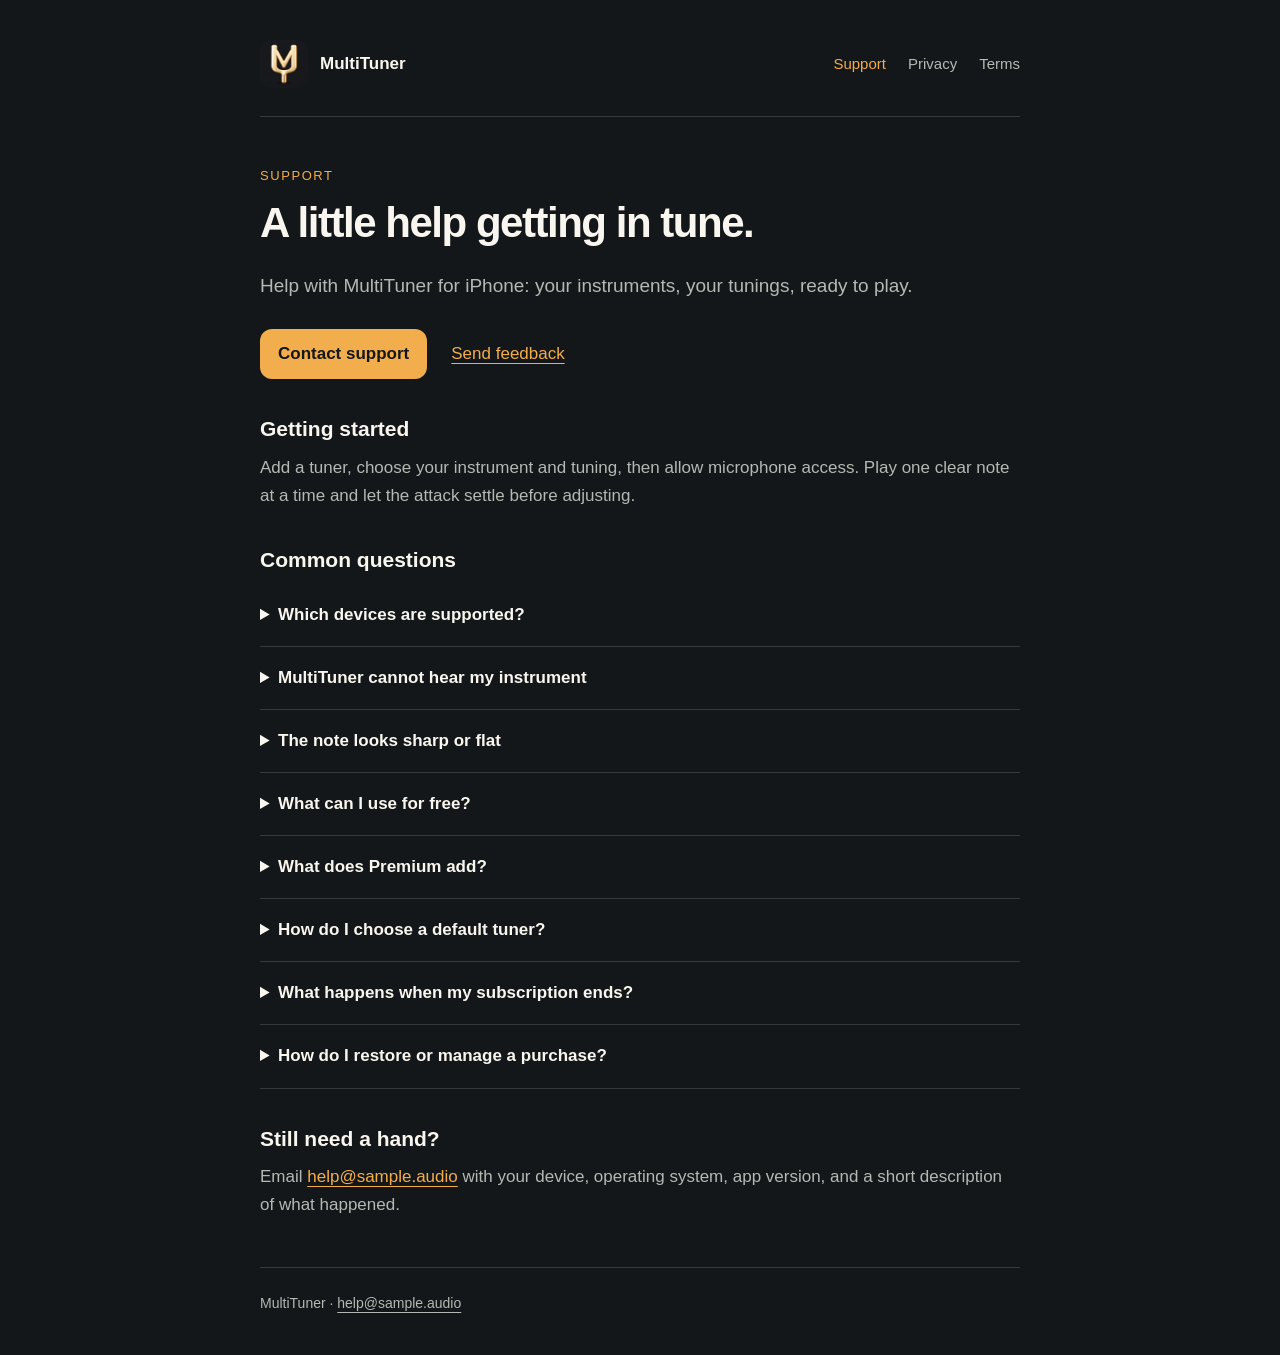
==== index.html @ 2e5a0ce4 "Publish product-only support and privacy pages" ====
<!doctype html>
<html lang="en"><head>
<meta charset="utf-8"><meta name="viewport" content="width=device-width,initial-scale=1">
<meta name="referrer" content="no-referrer">
<meta name="theme-color" content="#141719">
<meta http-equiv="Content-Security-Policy" content="default-src 'none'; img-src 'self'; style-src 'self'; base-uri 'none'; form-action 'none'">
<title>MultiTuner — Support</title><meta name="description" content="A little help getting in tune.">
<link rel="canonical" href="https://jentler.github.io/MultiTuner-support/">
<link rel="icon" href="assets/app-icon.png"><link rel="stylesheet" href="styles.css">
</head><body>
<a class="skip" href="#main">Skip to content</a>
<header class="wrap"><a class="brand" href="index.html"><img src="assets/app-icon.png" width="48" height="48" alt=""><span>MultiTuner</span></a><nav aria-label="Main navigation"><a href="index.html" aria-current="page">Support</a><a href="privacy.html">Privacy</a><a href="terms.html">Terms</a></nav></header>
<main id="main" class="wrap"><p class="eyebrow">Support</p><h1>A little help getting in tune.</h1>
<p class="intro">Help with MultiTuner for iPhone: your instruments, your tunings, ready to play.</p>
<div class="contact"><a class="button" href="mailto:help@sample.audio?subject=MultiTuner%20Support">Contact support</a><a href="mailto:help@sample.audio?subject=MultiTuner%20Feedback">Send feedback</a></div>
<section><h2>Getting started</h2><p>Add a tuner, choose your instrument and tuning, then allow microphone access. Play one clear note at a time and let the attack settle before adjusting.</p></section>
<section><h2>Common questions</h2>
<details><summary>Which devices are supported?</summary><p>This release is for iPhone with iOS 17 or later.</p></details>
<details><summary>MultiTuner cannot hear my instrument</summary><p>Check microphone access in your device’s Privacy &amp; Security settings. Move closer to the microphone, mute other strings, and reduce background noise. If you changed an audio device, close and reopen the tuner.</p></details>
<details><summary>The note looks sharp or flat</summary><p>Check the target tuning and reference pitch in the tuner’s settings. Play a steady note and allow its attack to settle. Chromatic mode compares notes against equal temperament; it is not a piano stretch-tuning system.</p></details>
<details><summary>What can I use for free?</summary><p>Save two tuners with all built-in presets, Classic Needle and Precision Meter, reference-pitch adjustment, and the reference test tone. No trial or purchase is required.</p></details>
<details><summary>What does Premium add?</summary><p>Premium includes unlimited saved tuners, custom tunings with 1–12 strings, and transposition of custom tunings. Available plans and local prices appear in the app before purchase.</p></details>
<details><summary>How do I choose a default tuner?</summary><p>Use Set as Default from a saved tuner’s menu, or the default control while creating or editing a tuner. Either of your two available free tuners can be the default.</p></details>
<details><summary>What happens when my subscription ends?</summary><p>Canceling renewal keeps Premium active through the paid period. When access expires, every saved tuner is preserved and the first two remain available. An available default stays your default; otherwise MultiTuner opens the first available tuner. Additional saved tuners become available again when Premium returns.</p></details>
<details><summary>How do I restore or manage a purchase?</summary><p>Use Restore Purchases in the Premium screen with the Apple Account used for the purchase. Manage or cancel a subscription in your Apple Account settings. Deleting the app does not cancel a subscription.</p><p><a href="https://support.apple.com/en-us/118428">Apple’s subscription instructions</a></p></details>
</section>
<section><h2>Still need a hand?</h2><p>Email <a href="mailto:help@sample.audio?subject=MultiTuner%20Support">help@sample.audio</a> with your device, operating system, app version, and a short description of what happened.</p></section>
</main>
<footer class="wrap"><p>MultiTuner · <a href="mailto:help@sample.audio?subject=MultiTuner%20Support">help@sample.audio</a></p></footer>
</body></html>
---- styles.css ----
:root{color-scheme:dark;--background:#141719;--surface:#1f2124;--text:#f9f6ef;--secondary:#b5b8b3;--gold:#f2ad4c;--line:#373a3d}
*{box-sizing:border-box}body{margin:0;background:var(--background);color:var(--text);font:17px/1.65 -apple-system,BlinkMacSystemFont,"Segoe UI",sans-serif;-webkit-font-smoothing:antialiased}
.wrap{width:min(100% - 48px,760px);margin-inline:auto}a{color:var(--gold);text-underline-offset:4px}a:hover{text-decoration-thickness:2px}a:focus-visible,summary:focus-visible{outline:2px solid var(--gold);outline-offset:6px;border-radius:4px}
.skip{position:absolute;left:24px;top:-100px;background:var(--surface);padding:8px 16px}.skip:focus{top:12px}header{padding-block:40px 28px;border-bottom:1px solid var(--line);display:flex;align-items:center;justify-content:space-between;gap:24px}.brand{display:flex;align-items:center;gap:12px;color:var(--text);font-weight:650;text-decoration:none}.brand img{width:48px;height:48px;border-radius:11px}nav{display:flex;gap:22px;font-size:15px}nav a{color:var(--secondary);text-decoration:none}nav a[aria-current]{color:var(--gold)}
main{padding-block:48px 32px}.eyebrow{font-size:13px;letter-spacing:.12em;text-transform:uppercase;color:var(--gold);margin:0 0 12px}h1{font-size:clamp(30px,5vw,42px);line-height:1.18;letter-spacing:-.035em;font-weight:680;margin:0 0 22px;text-wrap:balance}h2{font-size:21px;line-height:1.35;margin:0 0 10px;font-weight:650}p{margin:0 0 16px;color:var(--secondary)}section{margin-top:36px}.intro{font-size:19px}.contact{display:flex;align-items:center;gap:24px;flex-wrap:wrap;margin-top:28px}.button{background:var(--gold);color:var(--background);border-radius:12px;padding:11px 18px;text-decoration:none;font-weight:650}.notice{border-left:2px solid var(--gold);padding:8px 0 8px 16px;font-size:14px}details{border-bottom:1px solid var(--line);padding:17px 0}summary{cursor:pointer;color:var(--text);font-weight:550}details p{margin:14px 0 0}footer{border-top:1px solid var(--line);padding-block:24px 40px;color:var(--secondary);font-size:14px}footer p{margin:0}footer a{color:var(--secondary)}
@media(max-width:480px){.wrap{width:calc(100% - 40px)}header{align-items:flex-start;flex-direction:column;gap:20px;padding-top:28px}main{padding-top:36px}nav{gap:24px}.contact{gap:18px}}
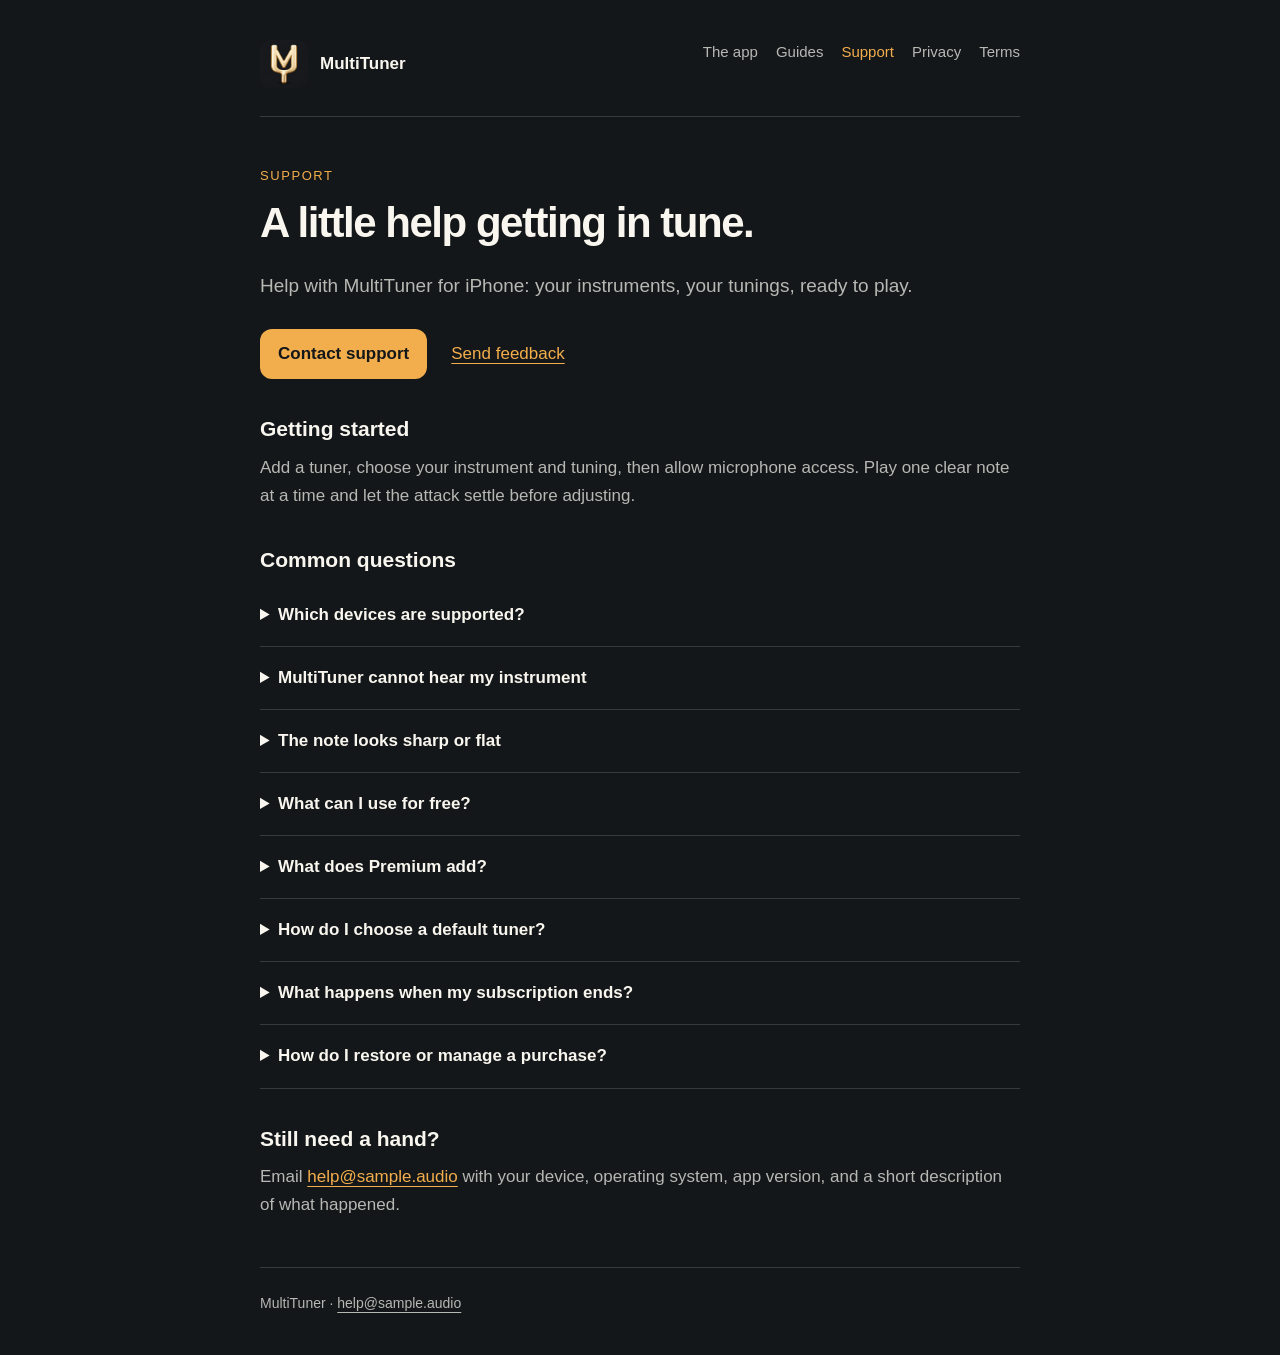
==== commit 2284c56d: "Add tuning guides and MultiTuner product page" ====
--- a/index.html
+++ b/index.html
@@ -2,14 +2,18 @@
 <html lang="en"><head>
 <meta charset="utf-8"><meta name="viewport" content="width=device-width,initial-scale=1">
 <meta name="referrer" content="no-referrer">
+<meta name="google-site-verification" content="_KL_YaQNrZ4E34Jqf5_qGuJ1gCDWJ1zKlB8tJ3Nf5Hc">
 <meta name="theme-color" content="#141719">
 <meta http-equiv="Content-Security-Policy" content="default-src 'none'; img-src 'self'; style-src 'self'; base-uri 'none'; form-action 'none'">
 <title>MultiTuner — Support</title><meta name="description" content="A little help getting in tune.">
 <link rel="canonical" href="https://jentler.github.io/MultiTuner-support/">
+<meta property="og:type" content="website"><meta property="og:site_name" content="MultiTuner">
+<meta property="og:title" content="MultiTuner — Support"><meta property="og:description" content="A little help getting in tune.">
+<meta property="og:url" content="https://jentler.github.io/MultiTuner-support/"><meta property="og:image" content="https://jentler.github.io/MultiTuner-support/assets/app-icon.png">
 <link rel="icon" href="assets/app-icon.png"><link rel="stylesheet" href="styles.css">
 </head><body>
 <a class="skip" href="#main">Skip to content</a>
-<header class="wrap"><a class="brand" href="index.html"><img src="assets/app-icon.png" width="48" height="48" alt=""><span>MultiTuner</span></a><nav aria-label="Main navigation"><a href="index.html" aria-current="page">Support</a><a href="privacy.html">Privacy</a><a href="terms.html">Terms</a></nav></header>
+<header class="wrap"><a class="brand" href="index.html"><img src="assets/app-icon.png" width="48" height="48" alt=""><span>MultiTuner</span></a><nav aria-label="Main navigation"><a href="app.html">The app</a><a href="guides.html">Guides</a><a href="index.html" aria-current="page">Support</a><a href="privacy.html">Privacy</a><a href="terms.html">Terms</a></nav></header>
 <main id="main" class="wrap"><p class="eyebrow">Support</p><h1>A little help getting in tune.</h1>
 <p class="intro">Help with MultiTuner for iPhone: your instruments, your tunings, ready to play.</p>
 <div class="contact"><a class="button" href="mailto:help@sample.audio?subject=MultiTuner%20Support">Contact support</a><a href="mailto:help@sample.audio?subject=MultiTuner%20Feedback">Send feedback</a></div>
--- a/styles.css
+++ b/styles.css
@@ -4,3 +4,10 @@
 .skip{position:absolute;left:24px;top:-100px;background:var(--surface);padding:8px 16px}.skip:focus{top:12px}header{padding-block:40px 28px;border-bottom:1px solid var(--line);display:flex;align-items:center;justify-content:space-between;gap:24px}.brand{display:flex;align-items:center;gap:12px;color:var(--text);font-weight:650;text-decoration:none}.brand img{width:48px;height:48px;border-radius:11px}nav{display:flex;gap:22px;font-size:15px}nav a{color:var(--secondary);text-decoration:none}nav a[aria-current]{color:var(--gold)}
 main{padding-block:48px 32px}.eyebrow{font-size:13px;letter-spacing:.12em;text-transform:uppercase;color:var(--gold);margin:0 0 12px}h1{font-size:clamp(30px,5vw,42px);line-height:1.18;letter-spacing:-.035em;font-weight:680;margin:0 0 22px;text-wrap:balance}h2{font-size:21px;line-height:1.35;margin:0 0 10px;font-weight:650}p{margin:0 0 16px;color:var(--secondary)}section{margin-top:36px}.intro{font-size:19px}.contact{display:flex;align-items:center;gap:24px;flex-wrap:wrap;margin-top:28px}.button{background:var(--gold);color:var(--background);border-radius:12px;padding:11px 18px;text-decoration:none;font-weight:650}.notice{border-left:2px solid var(--gold);padding:8px 0 8px 16px;font-size:14px}details{border-bottom:1px solid var(--line);padding:17px 0}summary{cursor:pointer;color:var(--text);font-weight:550}details p{margin:14px 0 0}footer{border-top:1px solid var(--line);padding-block:24px 40px;color:var(--secondary);font-size:14px}footer p{margin:0}footer a{color:var(--secondary)}
 @media(max-width:480px){.wrap{width:calc(100% - 40px)}header{align-items:flex-start;flex-direction:column;gap:20px;padding-top:28px}main{padding-top:36px}nav{gap:24px}.contact{gap:18px}}
+nav{flex-wrap:wrap;gap:12px 18px;justify-content:flex-end}header{align-items:flex-start}strong{color:var(--text)}
+li{color:var(--secondary);margin-bottom:12px}ol{padding-left:24px}li::marker{color:var(--gold);font-weight:600}
+.table-scroll{overflow-x:auto;margin:22px 0 16px}.table-scroll:focus-visible{outline:2px solid var(--gold);outline-offset:4px}table{width:100%;border-collapse:collapse;font-size:15px;font-variant-numeric:tabular-nums}caption{text-align:left;color:var(--secondary);font-size:13px;padding-bottom:12px}th,td{text-align:left;padding:12px 8px;border-bottom:1px solid var(--line);vertical-align:top}thead th{color:var(--gold);font-size:13px;font-weight:600}tbody th{font-weight:500;color:var(--text)}td{color:var(--secondary)}
+.small,.availability,figcaption{font-size:13px;color:var(--secondary)}.note-strip{font-size:clamp(18px,3.5vw,27px);font-weight:600;letter-spacing:.02em;color:var(--gold);padding:22px 0;border-block:1px solid var(--line)}
+.guide-cta{margin:36px 0;padding:26px;background:var(--surface);border:1px solid var(--line);border-radius:16px}.guide-cta h2{font-size:22px}.button{display:inline-block}.guide-list article{padding:28px 0;border-bottom:1px solid var(--line)}.guide-list h2{font-size:24px}.guide-list p:last-child{margin-bottom:0}.sources{border-top:1px solid var(--line);padding-top:24px}.sources h2{font-size:17px}.sources p{font-size:14px}.product-hero{display:grid;grid-template-columns:1fr 210px;gap:44px;align-items:center}.free-line{color:var(--text);font-weight:600}.availability{margin-top:16px}.app-preview{margin:0;text-align:center}.app-preview img{display:block;width:100%;height:auto;border:1px solid var(--line);border-radius:24px}.app-preview figcaption{padding-top:12px;font-size:11px}
+@media(max-width:600px){header{flex-direction:column;gap:20px}nav{justify-content:flex-start;gap:12px 20px}.product-hero{grid-template-columns:1fr;gap:26px}.app-preview{max-width:210px;justify-self:center}th,td{padding:10px 5px;font-size:14px}.guide-cta{padding:20px}.guide-list h2{font-size:21px}}
+@media print{body{background:white;color:#111}.wrap{width:100%;max-width:none}p,li,td,caption,.small{color:#333}h1,h2,strong,tbody th{color:#111}header,footer,.guide-cta{display:none}a{color:#111}.table-scroll{overflow:visible}section,table{break-inside:avoid}.app-preview{display:none}.product-hero{display:block}}
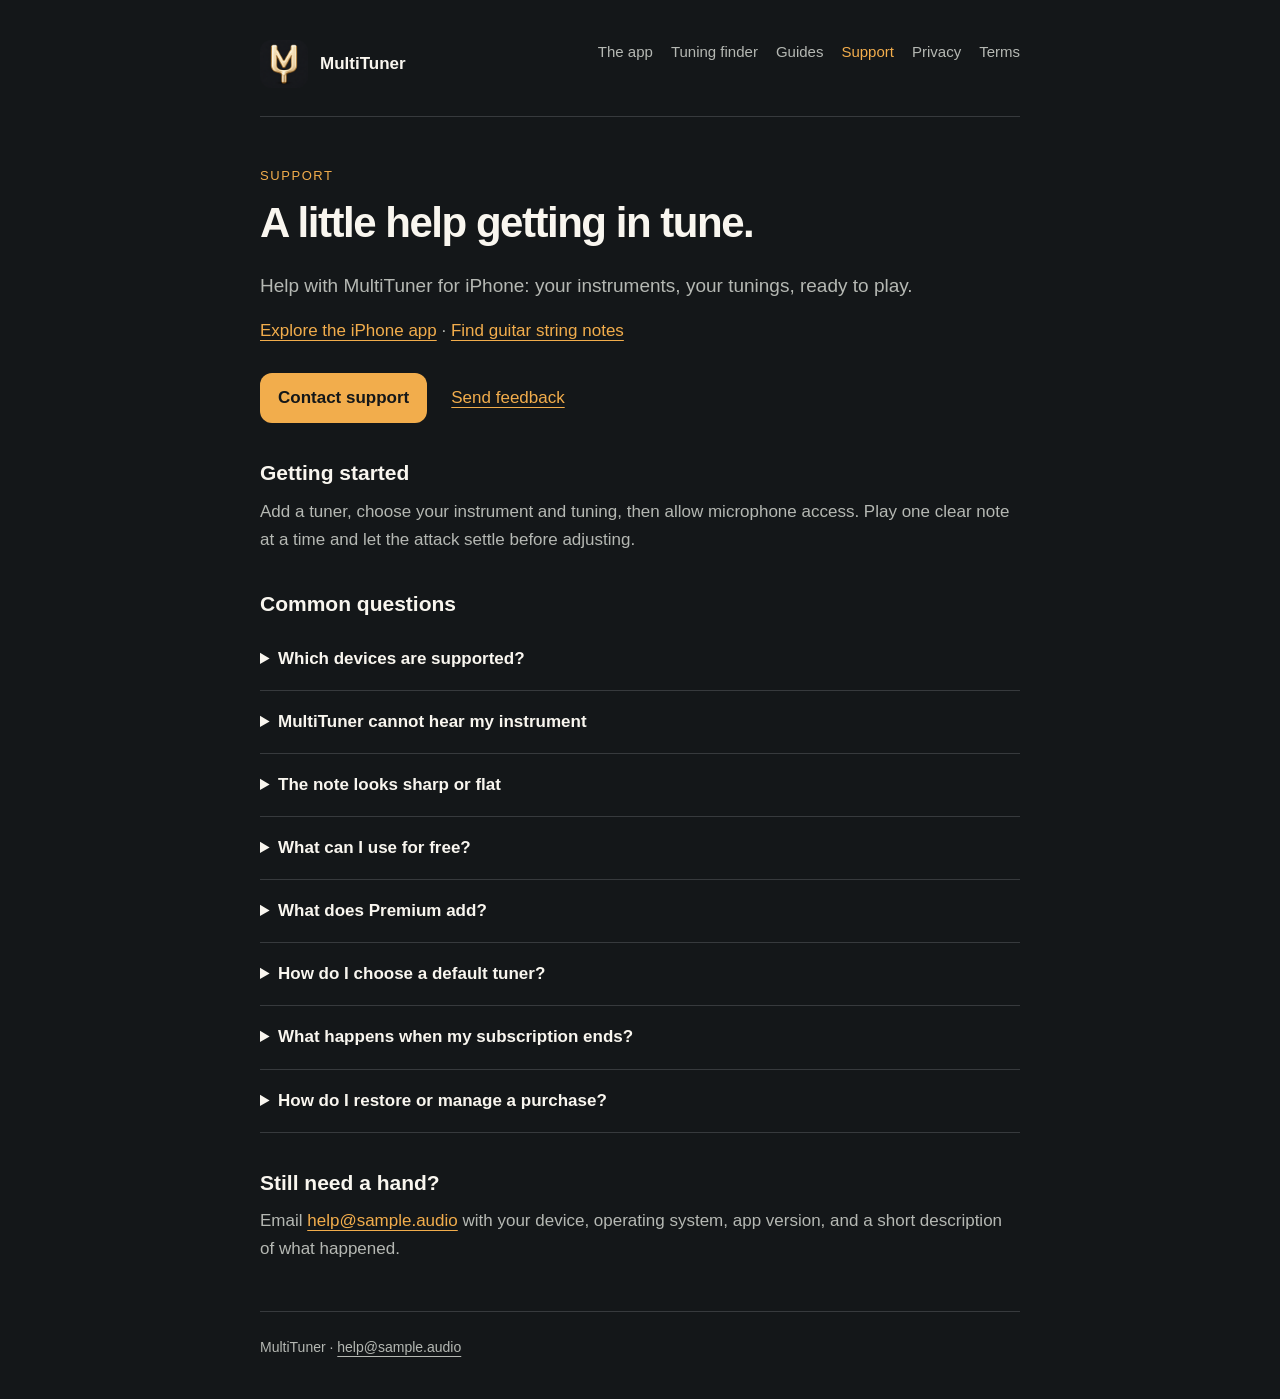
==== commit 46a58356: "Add string-by-string tuning finder and focus the product story on tuning" ====
--- a/index.html
+++ b/index.html
@@ -11,11 +11,12 @@
 <meta property="og:title" content="MultiTuner — Support"><meta property="og:description" content="A little help getting in tune.">
 <meta property="og:url" content="https://jentler.github.io/MultiTuner-support/"><meta property="og:image" content="https://jentler.github.io/MultiTuner-support/assets/app-icon.png">
 <link rel="icon" href="assets/app-icon.png"><link rel="stylesheet" href="styles.css">
+
 </head><body>
 <a class="skip" href="#main">Skip to content</a>
-<header class="wrap"><a class="brand" href="index.html"><img src="assets/app-icon.png" width="48" height="48" alt=""><span>MultiTuner</span></a><nav aria-label="Main navigation"><a href="app.html">The app</a><a href="guides.html">Guides</a><a href="index.html" aria-current="page">Support</a><a href="privacy.html">Privacy</a><a href="terms.html">Terms</a></nav></header>
+<header class="wrap"><a class="brand" href="app.html"><img src="assets/app-icon.png" width="48" height="48" alt=""><span>MultiTuner</span></a><nav aria-label="Main navigation"><a href="app.html">The app</a><a href="guitar-tunings.html">Tuning finder</a><a href="guides.html">Guides</a><a href="index.html" aria-current="page">Support</a><a href="privacy.html">Privacy</a><a href="terms.html">Terms</a></nav></header>
 <main id="main" class="wrap"><p class="eyebrow">Support</p><h1>A little help getting in tune.</h1>
-<p class="intro">Help with MultiTuner for iPhone: your instruments, your tunings, ready to play.</p>
+<p class="intro">Help with MultiTuner for iPhone: your instruments, your tunings, ready to play.</p><p><a href="app.html">Explore the iPhone app</a> · <a href="guitar-tunings.html">Find guitar string notes</a></p>
 <div class="contact"><a class="button" href="mailto:help@sample.audio?subject=MultiTuner%20Support">Contact support</a><a href="mailto:help@sample.audio?subject=MultiTuner%20Feedback">Send feedback</a></div>
 <section><h2>Getting started</h2><p>Add a tuner, choose your instrument and tuning, then allow microphone access. Play one clear note at a time and let the attack settle before adjusting.</p></section>
 <section><h2>Common questions</h2>
--- a/styles.css
+++ b/styles.css
@@ -11,3 +11,28 @@
 .guide-cta{margin:36px 0;padding:26px;background:var(--surface);border:1px solid var(--line);border-radius:16px}.guide-cta h2{font-size:22px}.button{display:inline-block}.guide-list article{padding:28px 0;border-bottom:1px solid var(--line)}.guide-list h2{font-size:24px}.guide-list p:last-child{margin-bottom:0}.sources{border-top:1px solid var(--line);padding-top:24px}.sources h2{font-size:17px}.sources p{font-size:14px}.product-hero{display:grid;grid-template-columns:1fr 210px;gap:44px;align-items:center}.free-line{color:var(--text);font-weight:600}.availability{margin-top:16px}.app-preview{margin:0;text-align:center}.app-preview img{display:block;width:100%;height:auto;border:1px solid var(--line);border-radius:24px}.app-preview figcaption{padding-top:12px;font-size:11px}
 @media(max-width:600px){header{flex-direction:column;gap:20px}nav{justify-content:flex-start;gap:12px 20px}.product-hero{grid-template-columns:1fr;gap:26px}.app-preview{max-width:210px;justify-self:center}th,td{padding:10px 5px;font-size:14px}.guide-cta{padding:20px}.guide-list h2{font-size:21px}}
 @media print{body{background:white;color:#111}.wrap{width:100%;max-width:none}p,li,td,caption,.small{color:#333}h1,h2,strong,tbody th{color:#111}header,footer,.guide-cta{display:none}a{color:#111}.table-scroll{overflow:visible}section,table{break-inside:avoid}.app-preview{display:none}.product-hero{display:block}}
+
+.product-page .wrap{width:min(100% - 64px,1120px)}.product-page header{align-items:center;padding-block:28px;border-color:#303335}.product-page main{padding-top:32px}.product-page h2{font-size:clamp(30px,4vw,46px);line-height:1.1;letter-spacing:-.035em;font-weight:650}.product-page h3{font-size:23px;line-height:1.2;letter-spacing:-.02em}.product-page .eyebrow{font-size:12px;letter-spacing:.15em}.product-page .button{padding:13px 22px;border-radius:10px;font-size:15px}.product-page .button:hover{background:#ffc578;text-decoration:none}.product-page p{max-width:590px}
+.marketing-hero{display:grid;grid-template-columns:.97fr 1.03fr;align-items:center;gap:30px;min-height:650px}.hero-copy{padding-block:30px}.marketing-hero h1{font-size:clamp(46px,5.3vw,72px);line-height:1.025;letter-spacing:-.055em;margin:20px 0 26px;font-weight:700;text-wrap:initial}.marketing-hero h1 span,.product-close h2 span{color:var(--gold)}.marketing-hero .hero-lead{font-size:23px;color:var(--text);margin-bottom:13px;letter-spacing:-.025em}.marketing-hero .hero-copy>p:not(.eyebrow):not(.hero-lead):not(.free-line):not(.availability){font-size:18px;line-height:1.7;max-width:425px}.hero-actions{display:flex;align-items:center;gap:24px;margin-block:29px 20px;font-size:14px}.hero-actions>a:not(.button){color:var(--text)}.hero-actions .button span{padding-left:12px}.product-page .free-line{font-size:14px;font-weight:500;margin-bottom:8px}.product-page .availability{font-size:12px;margin-top:0;color:#a6aaa5}
+.screenshot-stage{position:relative;isolation:isolate;min-width:0;height:auto;aspect-ratio:4/5;width:100%;margin:0}.screenshot-stage:before{content:"";position:absolute;z-index:-1;inset:50px -25px 50px;background:radial-gradient(ellipse,#f2ad4c19 0%,#f2ad4c08 42%,transparent 70%);border-radius:50%}.phone-shot{position:absolute;display:block;width:47%;height:auto;border:1px solid #444744;border-radius:28px;box-shadow:0 24px 40px #0005;background:#0d0f10}.library-shot{left:6%;top:6%;transform:rotate(-5deg);z-index:1}.classic-shot{right:5%;top:2%;transform:rotate(5deg);z-index:2}.screenshot-stage figcaption{position:absolute;bottom:0;left:5%;right:5%;text-align:center;font-size:11px;line-height:1.6;color:#a6aaa5}.instrument-line{display:flex;flex-wrap:wrap;justify-content:space-between;gap:16px;border-block:1px solid var(--line);padding:24px 0;margin:22px 0 0!important;max-width:none!important;font-size:14px;color:#d4d6d0;letter-spacing:.04em}
+.saved-story{display:grid;grid-template-columns:1fr 1fr;gap:80px;margin-top:0;padding-block:90px}.section-lead{font-size:20px;line-height:1.5;color:var(--text);letter-spacing:-.02em}.setup-steps{padding:0;list-style:none;counter-reset:setup;margin:28px 0 0}.setup-steps li{counter-increment:setup;position:relative;padding:0 0 22px 40px;margin:0}.setup-steps li:before{content:"0" counter(setup);position:absolute;left:0;top:1px;font-size:12px;color:var(--gold)}.setup-steps strong{display:block;font-size:15px;font-weight:550;margin-bottom:4px}.setup-steps span{display:block;font-size:14px}
+.pitch-story{display:grid;grid-template-columns:1fr 1fr;align-items:center;gap:80px;margin:0;padding:64px 60px;background:#1b1e20;border:1px solid #343736;border-radius:28px;overflow:hidden}.pitch-screen{margin:0;justify-self:center;max-width:250px;transform:rotate(-3deg)}.pitch-screen img{width:100%;height:auto;display:block;border:1px solid #414441;border-radius:25px;box-shadow:0 18px 40px #0004}.pitch-screen figcaption{text-align:center;padding-top:14px;font-size:11px}.pitch-story h2{font-size:clamp(30px,3.4vw,43px)}.pitch-story p{font-size:15px}.pitch-story .section-lead{font-size:19px}.pitch-values{display:flex;gap:27px;margin:27px 0 23px;font-size:32px;letter-spacing:-.04em;color:var(--gold);font-variant-numeric:tabular-nums}.pitch-values small{font-size:12px;letter-spacing:0;margin-left:4px;color:var(--secondary)}.display-note{border-top:1px solid #3c3f3b;margin-top:29px;padding-top:24px}.display-note h3{font-size:20px}.display-note p{font-size:14px;margin-bottom:0}
+.plans-section{padding-block:96px 64px;margin:0}.plans-section>.section-lead{margin:20px 0 32px}.plans{display:grid;grid-template-columns:1fr 1fr;gap:24px;margin-bottom:22px}.plan{padding:32px;border:1px solid var(--line);border-radius:18px;background:#181b1d}.plan-label{font-size:12px;text-transform:uppercase;letter-spacing:.12em;color:var(--gold);margin-bottom:14px}.plan ul{padding-left:18px;margin:24px 0 30px}.plan li{font-size:15px;margin-bottom:12px;padding-left:5px}.plan li::marker{color:var(--gold)}.plan .plan-foot{font-size:13px;margin:0;color:var(--text)}.premium-plan{border-color:#80623b;background:linear-gradient(145deg,#27231b,#181b1d 80%)}.privacy-story{margin:0;padding:58px 60px;background:#f1eadc;border-radius:20px}.privacy-story h2{color:#202523}.privacy-story p{color:#53564d;font-size:17px;max-width:700px}.privacy-story .eyebrow{color:#795322}.privacy-story a{color:#694619;font-size:15px}.privacy-story h2{margin-bottom:22px}
+.product-guides{display:grid;grid-template-columns:1fr 1fr;gap:80px;padding-block:90px;margin:0}.product-guides h2{font-size:36px}.guide-links a{display:flex;justify-content:space-between;gap:20px;padding:19px 0;border-bottom:1px solid var(--line);text-decoration:none;color:var(--text);font-size:18px}.guide-links a span:last-child{color:var(--gold)}.guide-links a:hover{color:var(--gold)}.product-close{border-top:1px solid var(--line);text-align:center;padding:62px 0 70px}.product-close>img{border-radius:15px;margin-bottom:20px}.product-close h2{font-size:clamp(28px,3.6vw,43px);margin-bottom:20px}.product-close p{margin-inline:auto;font-size:14px}.product-close .button{margin-top:7px}.guide-figure{max-width:280px;margin:32px auto}.guide-figure img{display:block;width:100%;height:auto;border:1px solid var(--line);border-radius:24px}.guide-figure figcaption{text-align:center;padding-top:12px}
+@media(max-width:950px){.product-page .wrap{width:calc(100% - 48px)}.marketing-hero{gap:20px;min-height:560px}.marketing-hero h1{font-size:clamp(44px,5.8vw,60px)}.screenshot-stage{height:auto}.saved-story,.product-guides{gap:44px}.pitch-story{gap:36px;padding:42px 36px}.pitch-screen{max-width:220px}.hero-actions{gap:18px}.hero-actions .button{padding-inline:16px}}
+@media(max-width:720px){.product-page header{align-items:flex-start;gap:22px}.marketing-hero{grid-template-columns:1fr;gap:16px;min-height:0}.hero-copy{padding:24px 0 0}.marketing-hero h1{font-size:clamp(42px,9.4vw,64px);margin-top:16px}.marketing-hero .hero-copy>p:not(.eyebrow):not(.hero-lead):not(.free-line):not(.availability){max-width:470px}.screenshot-stage{width:min(100%,430px);height:auto;aspect-ratio:.77;justify-self:center}.saved-story,.product-guides{grid-template-columns:1fr;gap:26px;padding-block:60px}.pitch-story{grid-template-columns:1fr;padding:38px 26px;gap:36px}.pitch-copy{grid-row:1}.pitch-screen{grid-row:2;max-width:235px}.pitch-values{gap:30px}.plans-section{padding-block:60px 44px}.plans{grid-template-columns:1fr;gap:16px}.privacy-story{padding:38px 28px}.instrument-line{justify-content:flex-start;gap:13px 23px;font-size:12px}.product-guides{padding-block:60px}.product-close{padding-block:45px}.phone-shot{border-radius:24px}.screenshot-stage figcaption{font-size:11px}.product-page main{padding-top:18px}}
+@media(max-width:480px){.product-page .wrap{width:calc(100% - 40px)}.product-page header{padding-block:24px}.marketing-hero .hero-lead{font-size:21px}.marketing-hero .hero-copy>p:not(.eyebrow):not(.hero-lead):not(.free-line):not(.availability){font-size:17px}.hero-actions{flex-wrap:wrap;gap:17px;margin-top:24px}.screenshot-stage{height:auto}.screenshot-stage:before{inset:30px 0 50px}.plan{padding:25px}.product-page h2{font-size:32px}.product-guides h2{font-size:30px}}
+@media(max-width:360px){.screenshot-stage{height:auto}.phone-shot{border-radius:19px}.screenshot-stage figcaption{font-size:10px}.hero-actions{align-items:flex-start;flex-direction:column}.marketing-hero h1{font-size:41px}.pitch-values{gap:21px;font-size:30px}}
+@media(prefers-reduced-motion:reduce){html{scroll-behavior:auto}}
+@media print{.product-page .wrap{width:100%}.marketing-hero,.saved-story,.pitch-story,.plans,.product-guides{display:block;min-height:0}.screenshot-stage,.pitch-screen,.hero-actions,.product-close{display:none}.saved-story,.plans-section,.privacy-story,.product-guides,.pitch-story{padding:25px 0;background:none;border:0}.product-page h1,.product-page h2,.product-page h3,.product-page p,.product-page li{color:#111}.plan{break-inside:avoid;background:none;margin-bottom:20px}.privacy-story a{color:#111}}
+
+.finder-callout{display:grid;grid-template-columns:1.05fr 1fr;gap:58px;align-items:center;padding-block:65px 78px;margin:0}.finder-callout h2{font-size:clamp(30px,3.4vw,43px)}.finder-callout .button{margin-top:10px}.finder-callout .small{margin-top:14px;font-size:11px}.mini-change{padding:25px 21px;border:1px solid #5e5038;background:#201f1a;border-radius:18px}.mini-heading{font-size:12px;letter-spacing:.1em;color:var(--text)}.mini-heading>span{color:var(--gold);margin-inline:8px}.mini-strings{display:grid;grid-template-columns:repeat(6,minmax(0,1fr));gap:8px;margin:22px 0}.mini-strings>span{display:flex;align-items:center;flex-direction:column;gap:8px;font-size:14px;color:var(--secondary);border-radius:7px;padding:12px 0;background:#151819}.mini-strings small{font-size:10px;color:#92968e}.mini-strings strong{font-size:18px;font-weight:600}.mini-strings .mini-changed{background:#f2ad4c19}.mini-changed strong,.mini-changed>span{color:var(--gold)}.mini-change>p:last-child{font-size:12px;margin-bottom:0}.instrument-story{display:grid;grid-template-columns:1fr 1fr;align-items:center;gap:70px;margin:0;padding:58px 60px;background:#1b1e20;border:1px solid #343736;border-radius:25px}.instrument-screen{margin:0;max-width:245px;justify-self:center;transform:rotate(-3deg)}.instrument-screen img{display:block;width:100%;height:auto;border:1px solid #55584e;border-radius:24px;box-shadow:0 18px 35px #0003}.instrument-screen figcaption{font-size:11px;text-align:center;padding-top:14px}.instrument-story h2{font-size:clamp(34px,3.7vw,46px)}.instrument-story p{font-size:15px}.instrument-story .section-lead{font-size:20px}.instrument-story .included-note{font-size:13px;color:var(--gold);margin-top:24px}.product-faq{max-width:800px;margin:0 0 75px}.product-faq h2{font-size:34px;margin-bottom:22px}.product-faq summary{font-size:16px}.product-faq details p{font-size:15px}.product-page .saved-story{padding-bottom:25px}.product-page .plans-section{padding-top:60px}.product-page .privacy-story h2{font-size:36px}.product-page .privacy-story{padding-block:40px}.marketing-hero .hero-copy .free-line{max-width:430px}.marketing-hero h1{font-size:clamp(44px,4.9vw,68px)}
+@media(max-width:950px){.finder-callout{gap:30px}.instrument-story{padding:40px 36px;gap:36px}.mini-change{padding:21px 15px}.mini-strings{gap:5px}.mini-strings strong{font-size:16px}.marketing-hero h1{font-size:clamp(41px,5.5vw,57px)}}
+@media(max-width:720px){.finder-callout,.instrument-story{grid-template-columns:1fr;gap:28px}.finder-callout{padding-block:46px 55px}.instrument-story{padding:36px 27px}.instrument-story>div{grid-row:1}.instrument-screen{grid-row:2;max-width:220px}.mini-strings{gap:8px}.mini-change{padding:24px}.marketing-hero h1{font-size:clamp(42px,8vw,60px)}.product-page .saved-story{padding-bottom:15px}.product-faq{margin-bottom:55px}.product-page .privacy-story h2{font-size:31px}}
+@media(max-width:420px){.mini-change{padding:20px 13px}.mini-strings{gap:5px}.mini-strings strong{font-size:16px}.mini-strings>span{font-size:12px}.instrument-story{padding:30px 23px}.product-faq h2{font-size:29px}.marketing-hero h1{font-size:clamp(39px,10vw,44px)}}
+@media print{.finder-callout,.instrument-story{display:block;padding:25px 0;background:none;border:0}.instrument-screen{display:none}.mini-change{background:white;color:#111}.mini-strings>span{background:white}.product-faq{margin-bottom:20px}}
+
+.finder-page .wrap{width:min(100% - 48px,980px)}.finder-page h1{font-size:clamp(36px,5vw,54px);max-width:800px}.finder-page .intro{max-width:750px}.tool-purpose{font-size:14px}.tuning-workspace{margin:30px 0 0;padding:30px;background:#1b1e20;border:1px solid #3b3e3c;border-radius:20px}.finder-controls{display:grid;grid-template-columns:minmax(0,1fr) 42px minmax(0,1fr);gap:16px;align-items:end}.finder-controls[hidden],.finder-toolbar[hidden],.finder-examples[hidden]{display:none}.finder-controls label{font-size:13px;color:var(--secondary)}.finder-controls select{display:block;width:100%;min-width:0;margin-top:9px;padding:13px 32px 13px 12px;border:1px solid #53574f;border-radius:9px;background:#111416;color:var(--text);font:inherit;font-size:16px}.finder-controls select:focus-visible,.tuning-workspace button:focus-visible,.spelling-choice input:focus-visible{outline:2px solid var(--gold);outline-offset:4px}.tuning-workspace button{cursor:pointer;font:inherit;color:var(--text);border:1px solid #53574f;border-radius:8px;background:#292d2d}.tuning-workspace button:hover{border-color:var(--gold)}#swap-tunings{height:48px;font-size:24px}.finder-toolbar{display:flex;flex-wrap:wrap;justify-content:space-between;gap:12px;margin-top:18px;font-size:12px;color:var(--secondary)}.spelling-choice{display:flex;gap:8px;align-items:center}.spelling-choice input{accent-color:var(--gold);width:17px;height:17px}.comparison-heading{margin-top:30px}.comparison-heading h2{font-size:clamp(23px,3vw,32px);letter-spacing:-.025em}.comparison-heading .eyebrow{font-size:11px}.comparison-heading .comparison-notes{font-size:24px;letter-spacing:.01em;line-height:1.7;color:var(--gold);margin:14px 0}.comparison-heading p:last-child{margin-bottom:0;font-size:15px}.string-comparison{font-size:17px}.string-comparison caption{font-size:12px}.string-comparison th,.string-comparison td{padding:17px 10px;vertical-align:middle}.string-comparison thead th{font-size:12px}.string-number{font-size:18px;font-variant-numeric:tabular-nums;color:var(--text);display:inline-block;width:23px}.string-line{display:inline-block;vertical-align:middle;background:#61635d;width:44px;border-radius:3px}.string-6{height:5px}.string-5{height:4px}.string-4{height:3px}.string-3{height:2px}.string-2,.string-1{height:1px}.target-note{font-size:29px;letter-spacing:-.04em;color:var(--text);font-weight:650}.string-comparison .movement{font-size:14px}.string-comparison .changed .target-note,.string-comparison .changed .movement{color:var(--gold)}.string-comparison .changed{background:#f2ad4c08}.string-comparison td.from-note{color:#a7aaa3}.target-explanation{font-size:15px;margin-top:22px;color:var(--text)}.octave-help{font-size:13px;max-width:700px}.finder-examples{display:flex;flex-wrap:wrap;gap:10px;margin-top:25px;border-top:1px solid var(--line);padding-top:21px}.finder-examples>span{flex-basis:100%;font-size:12px;color:var(--secondary)}.finder-examples button{padding:8px 12px;font-size:12px}.finder-app{margin-top:30px;padding:28px;border:1px solid #755b36;border-radius:16px;display:flex;align-items:center;gap:28px;background:#24221c}.finder-app h2{font-size:24px}.finder-app .eyebrow{font-size:11px}.finder-app p{font-size:15px}.finder-app .small{font-size:12px;margin:0}.finder-app .button{font-size:14px;white-space:nowrap}.finder-instructions{margin-top:48px;max-width:760px}.finder-instructions li{font-size:15px}.finder-instructions p{font-size:14px}.finder-instructions ol{margin-top:22px}.tuning-catalog{margin-top:46px}.tuning-catalog h2{font-size:30px;letter-spacing:-.03em}.tuning-catalog>p{font-size:14px}.tuning-cards{display:grid;grid-template-columns:1fr 1fr;gap:16px;margin-top:22px}.tuning-card{border:1px solid var(--line);border-radius:13px;padding:23px;scroll-margin-top:20px}.tuning-card h3{margin:0 0 10px;font-size:20px;letter-spacing:-.02em}.catalog-notes{font-size:16px;color:var(--gold);font-variant-numeric:tabular-nums}.tuning-card p:last-child{font-size:13px;margin:0}.finder-faq{margin-top:44px}.finder-faq details p{font-size:15px}
+@media(max-width:700px){.tuning-workspace{padding:22px}.finder-controls{grid-template-columns:1fr;gap:12px}.finder-controls label{min-width:0}#swap-tunings{height:34px;width:42px;justify-self:center;line-height:1}.finder-app{flex-direction:column;align-items:flex-start;gap:20px;padding:24px}.tuning-cards{grid-template-columns:1fr}.string-comparison th,.string-comparison td{padding:15px 7px}.string-line{width:24px}.string-comparison .movement{font-size:12px}.target-note{font-size:26px}.finder-toolbar{display:block}.finder-toolbar>span{display:block;margin-top:12px}}
+@media(max-width:420px){.finder-page .wrap{width:calc(100% - 32px)}.tuning-workspace{padding:17px 12px;border-radius:13px}.string-line{display:none}.string-comparison th,.string-comparison td{padding:14px 6px}.string-comparison .movement{font-size:11px;max-width:90px}.target-note{font-size:24px}.string-comparison .from-note{font-size:15px}.string-comparison thead th{font-size:11px}.comparison-heading h2{font-size:23px}.comparison-heading .comparison-notes{font-size:19px}.finder-app{padding:20px}.finder-app .button{font-size:13px;white-space:normal}.finder-examples{gap:8px}.finder-examples button{font-size:11px}.finder-page h1{font-size:36px}}
+@media print{.finder-controls,.finder-toolbar,.finder-examples,.finder-app{display:none}.tuning-workspace,.tuning-card{background:white;color:#111;border-color:#ccc;break-inside:avoid}.target-note,.target-explanation,.string-number{color:#111}.tuning-cards{grid-template-columns:1fr 1fr}}
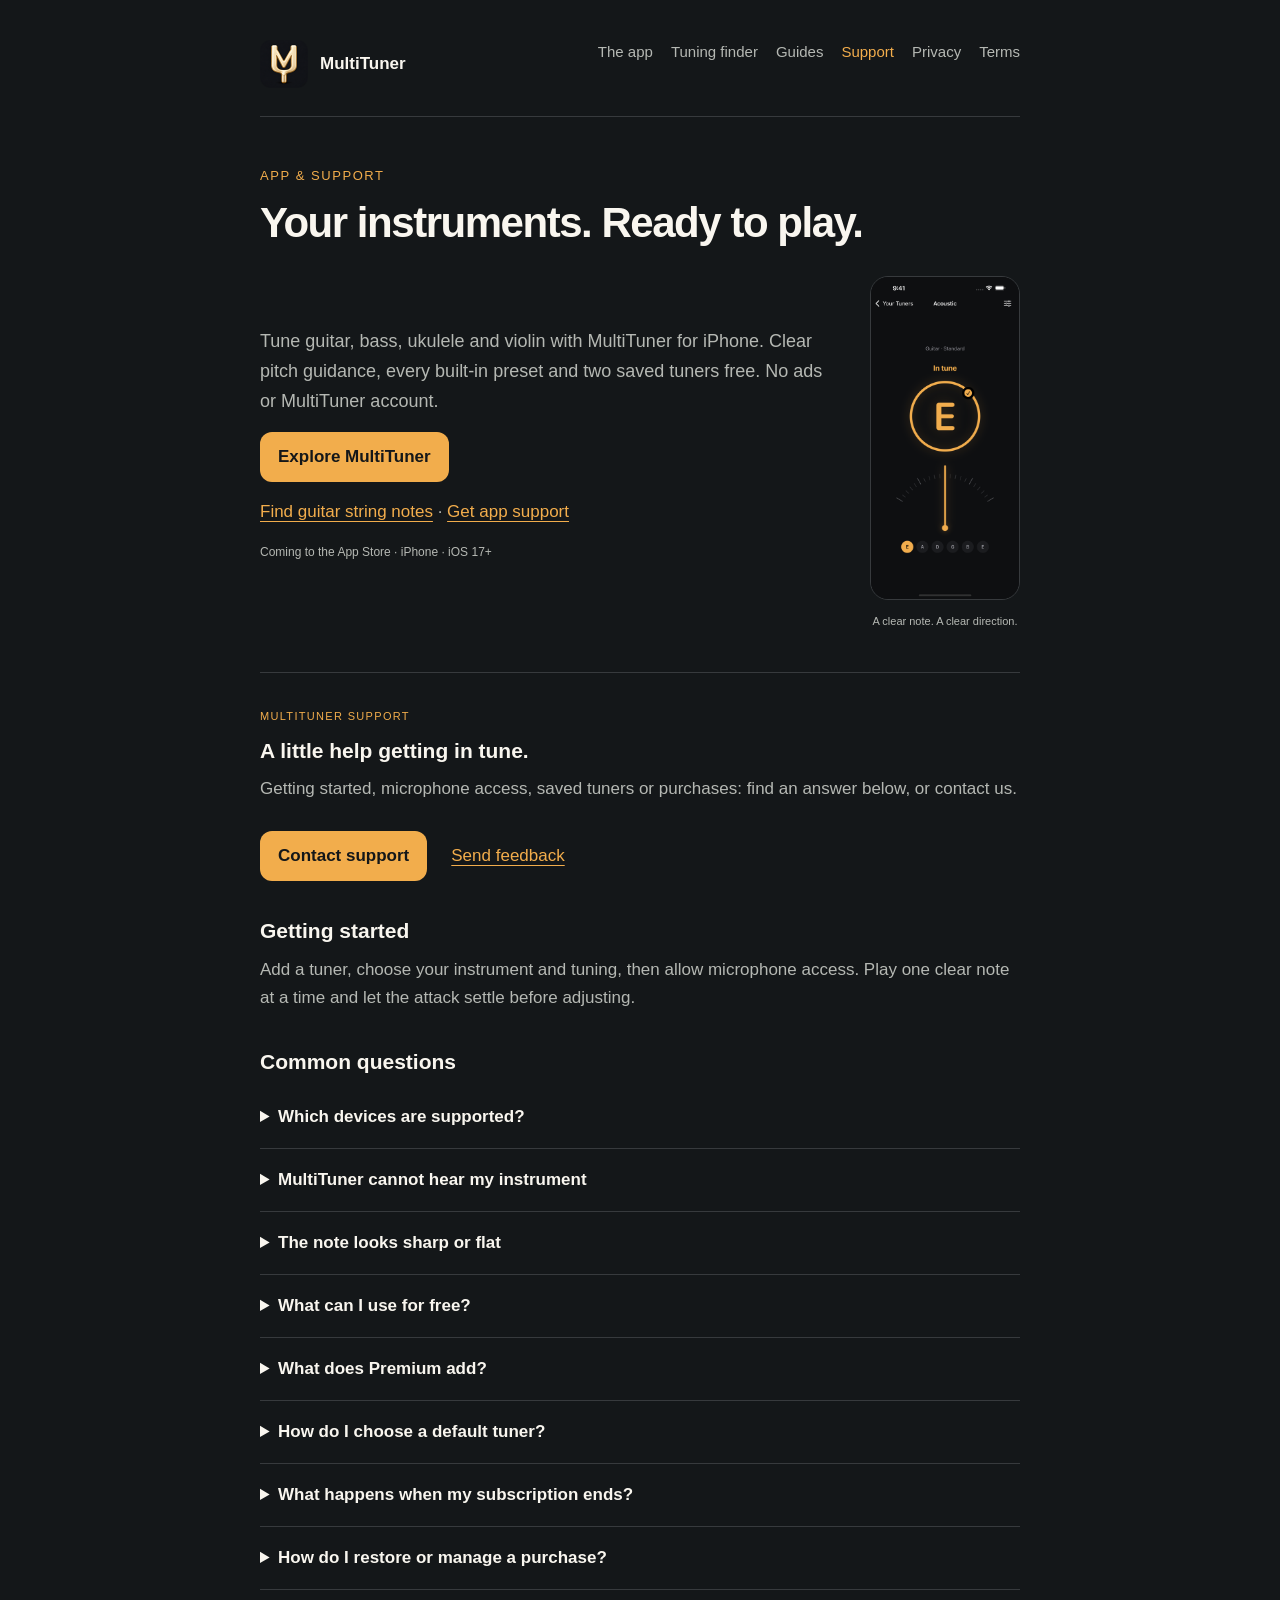
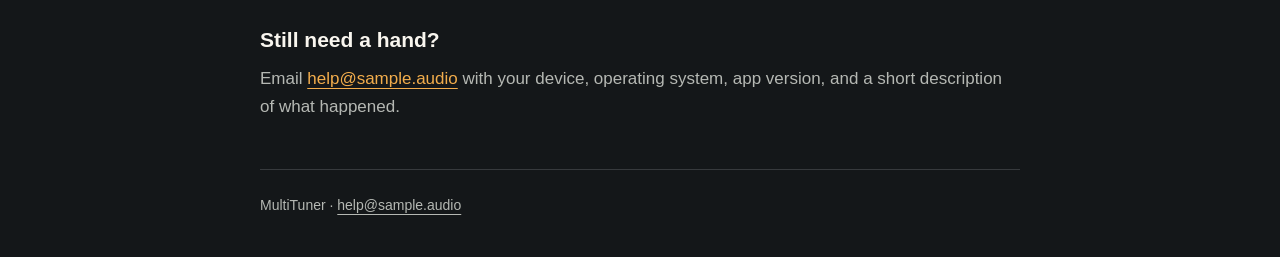
==== commit 5caaf650: "Clarify tuning choices and improve product discovery" ====
--- a/index.html
+++ b/index.html
@@ -5,19 +5,21 @@
 <meta name="google-site-verification" content="_KL_YaQNrZ4E34Jqf5_qGuJ1gCDWJ1zKlB8tJ3Nf5Hc">
 <meta name="theme-color" content="#141719">
 <meta http-equiv="Content-Security-Policy" content="default-src 'none'; img-src 'self'; style-src 'self'; base-uri 'none'; form-action 'none'">
-<title>MultiTuner — Support</title><meta name="description" content="A little help getting in tune.">
+<title>MultiTuner for iPhone — Tuner App &amp; Support</title><meta name="description" content="Meet MultiTuner for iPhone: guitar, bass, ukulele and violin tuning with no ads. Explore the app, find guitar string notes, or get support.">
 <link rel="canonical" href="https://jentler.github.io/MultiTuner-support/">
 <meta property="og:type" content="website"><meta property="og:site_name" content="MultiTuner">
-<meta property="og:title" content="MultiTuner — Support"><meta property="og:description" content="A little help getting in tune.">
+<meta property="og:title" content="MultiTuner for iPhone — Tuner App &amp; Support"><meta property="og:description" content="Meet MultiTuner for iPhone: guitar, bass, ukulele and violin tuning with no ads. Explore the app, find guitar string notes, or get support.">
 <meta property="og:url" content="https://jentler.github.io/MultiTuner-support/"><meta property="og:image" content="https://jentler.github.io/MultiTuner-support/assets/app-icon.png">
-<link rel="icon" href="assets/app-icon.png"><link rel="stylesheet" href="styles.css">
+<link rel="icon" type="image/png" sizes="32x32" href="assets/app-icon-32.png"><link rel="stylesheet" href="styles.css">
 
 </head><body>
 <a class="skip" href="#main">Skip to content</a>
-<header class="wrap"><a class="brand" href="app.html"><img src="assets/app-icon.png" width="48" height="48" alt=""><span>MultiTuner</span></a><nav aria-label="Main navigation"><a href="app.html">The app</a><a href="guitar-tunings.html">Tuning finder</a><a href="guides.html">Guides</a><a href="index.html" aria-current="page">Support</a><a href="privacy.html">Privacy</a><a href="terms.html">Terms</a></nav></header>
-<main id="main" class="wrap"><p class="eyebrow">Support</p><h1>A little help getting in tune.</h1>
-<p class="intro">Help with MultiTuner for iPhone: your instruments, your tunings, ready to play.</p><p><a href="app.html">Explore the iPhone app</a> · <a href="guitar-tunings.html">Find guitar string notes</a></p>
+<header class="wrap"><a class="brand" href="app.html"><img src="assets/app-icon-96.png" width="48" height="48" alt=""><span>MultiTuner</span></a><nav aria-label="Main navigation"><a href="app.html">The app</a><a href="guitar-tunings.html">Tuning finder</a><a href="guides.html">Guides</a><a href="index.html#support" aria-current="page">Support</a><a href="privacy.html">Privacy</a><a href="terms.html">Terms</a></nav></header>
+<main id="main" class="wrap"><p class="eyebrow">App &amp; support</p><h1>Your instruments. Ready to play.</h1>
+<div class="home-intro"><div><p class="intro">Tune guitar, bass, ukulele and violin with MultiTuner for iPhone. Clear pitch guidance, every built-in preset and two saved tuners free. No ads or MultiTuner account.</p><p><a class="button" href="app.html">Explore MultiTuner</a></p><p><a href="guitar-tunings.html">Find guitar string notes</a> · <a href="#support">Get app support</a></p><p class="small">Coming to the App Store · iPhone · iOS 17+</p></div><figure><picture><source type="image/webp" srcset="assets/classic-tuner-440.webp 440w, assets/classic-tuner-660.webp 660w" sizes="150px"><img src="assets/classic-tuner.png" width="1320" height="2868" alt="MultiTuner’s Classic Needle display showing a guitar’s E string in tune."></picture><figcaption>A clear note. A clear direction.</figcaption></figure></div>
+<section id="support"><p class="eyebrow">MultiTuner support</p><h2>A little help getting in tune.</h2><p>Getting started, microphone access, saved tuners or purchases: find an answer below, or contact us.</p>
 <div class="contact"><a class="button" href="mailto:help@sample.audio?subject=MultiTuner%20Support">Contact support</a><a href="mailto:help@sample.audio?subject=MultiTuner%20Feedback">Send feedback</a></div>
+</section>
 <section><h2>Getting started</h2><p>Add a tuner, choose your instrument and tuning, then allow microphone access. Play one clear note at a time and let the attack settle before adjusting.</p></section>
 <section><h2>Common questions</h2>
 <details><summary>Which devices are supported?</summary><p>This release is for iPhone with iOS 17 or later.</p></details>
--- a/styles.css
+++ b/styles.css
@@ -32,7 +32,24 @@
 @media(max-width:420px){.mini-change{padding:20px 13px}.mini-strings{gap:5px}.mini-strings strong{font-size:16px}.mini-strings>span{font-size:12px}.instrument-story{padding:30px 23px}.product-faq h2{font-size:29px}.marketing-hero h1{font-size:clamp(39px,10vw,44px)}}
 @media print{.finder-callout,.instrument-story{display:block;padding:25px 0;background:none;border:0}.instrument-screen{display:none}.mini-change{background:white;color:#111}.mini-strings>span{background:white}.product-faq{margin-bottom:20px}}
 
+.finder-instructions a[data-comparison-link]{display:inline-block}
+.spelling-reference{padding:20px 24px;background:var(--surface);border:1px solid var(--line);border-radius:13px;margin:24px 0}.spelling-reference p{margin:0 0 18px!important}.spelling-reference p:last-child{margin-bottom:0!important}.spelling-reference span{display:block;font-size:12px;margin-bottom:5px}.spelling-reference strong{font-size:clamp(15px,2.6vw,21px);line-height:1.8;color:var(--gold)}
 .finder-page .wrap{width:min(100% - 48px,980px)}.finder-page h1{font-size:clamp(36px,5vw,54px);max-width:800px}.finder-page .intro{max-width:750px}.tool-purpose{font-size:14px}.tuning-workspace{margin:30px 0 0;padding:30px;background:#1b1e20;border:1px solid #3b3e3c;border-radius:20px}.finder-controls{display:grid;grid-template-columns:minmax(0,1fr) 42px minmax(0,1fr);gap:16px;align-items:end}.finder-controls[hidden],.finder-toolbar[hidden],.finder-examples[hidden]{display:none}.finder-controls label{font-size:13px;color:var(--secondary)}.finder-controls select{display:block;width:100%;min-width:0;margin-top:9px;padding:13px 32px 13px 12px;border:1px solid #53574f;border-radius:9px;background:#111416;color:var(--text);font:inherit;font-size:16px}.finder-controls select:focus-visible,.tuning-workspace button:focus-visible,.spelling-choice input:focus-visible{outline:2px solid var(--gold);outline-offset:4px}.tuning-workspace button{cursor:pointer;font:inherit;color:var(--text);border:1px solid #53574f;border-radius:8px;background:#292d2d}.tuning-workspace button:hover{border-color:var(--gold)}#swap-tunings{height:48px;font-size:24px}.finder-toolbar{display:flex;flex-wrap:wrap;justify-content:space-between;gap:12px;margin-top:18px;font-size:12px;color:var(--secondary)}.spelling-choice{display:flex;gap:8px;align-items:center}.spelling-choice input{accent-color:var(--gold);width:17px;height:17px}.comparison-heading{margin-top:30px}.comparison-heading h2{font-size:clamp(23px,3vw,32px);letter-spacing:-.025em}.comparison-heading .eyebrow{font-size:11px}.comparison-heading .comparison-notes{font-size:24px;letter-spacing:.01em;line-height:1.7;color:var(--gold);margin:14px 0}.comparison-heading p:last-child{margin-bottom:0;font-size:15px}.string-comparison{font-size:17px}.string-comparison caption{font-size:12px}.string-comparison th,.string-comparison td{padding:17px 10px;vertical-align:middle}.string-comparison thead th{font-size:12px}.string-number{font-size:18px;font-variant-numeric:tabular-nums;color:var(--text);display:inline-block;width:23px}.string-line{display:inline-block;vertical-align:middle;background:#61635d;width:44px;border-radius:3px}.string-6{height:5px}.string-5{height:4px}.string-4{height:3px}.string-3{height:2px}.string-2,.string-1{height:1px}.target-note{font-size:29px;letter-spacing:-.04em;color:var(--text);font-weight:650}.string-comparison .movement{font-size:14px}.string-comparison .changed .target-note,.string-comparison .changed .movement{color:var(--gold)}.string-comparison .changed{background:#f2ad4c08}.string-comparison td.from-note{color:#a7aaa3}.target-explanation{font-size:15px;margin-top:22px;color:var(--text)}.octave-help{font-size:13px;max-width:700px}.finder-examples{display:flex;flex-wrap:wrap;gap:10px;margin-top:25px;border-top:1px solid var(--line);padding-top:21px}.finder-examples>span{flex-basis:100%;font-size:12px;color:var(--secondary)}.finder-examples button{padding:8px 12px;font-size:12px}.finder-app{margin-top:30px;padding:28px;border:1px solid #755b36;border-radius:16px;display:flex;align-items:center;gap:28px;background:#24221c}.finder-app h2{font-size:24px}.finder-app .eyebrow{font-size:11px}.finder-app p{font-size:15px}.finder-app .small{font-size:12px;margin:0}.finder-app .button{font-size:14px;white-space:nowrap}.finder-instructions{margin-top:48px;max-width:760px}.finder-instructions li{font-size:15px}.finder-instructions p{font-size:14px}.finder-instructions ol{margin-top:22px}.tuning-catalog{margin-top:46px}.tuning-catalog h2{font-size:30px;letter-spacing:-.03em}.tuning-catalog>p{font-size:14px}.tuning-cards{display:grid;grid-template-columns:1fr 1fr;gap:16px;margin-top:22px}.tuning-card{border:1px solid var(--line);border-radius:13px;padding:23px;scroll-margin-top:20px}.tuning-card h3{margin:0 0 10px;font-size:20px;letter-spacing:-.02em}.catalog-notes{font-size:16px;color:var(--gold);font-variant-numeric:tabular-nums}.tuning-card p:last-child{font-size:13px;margin:0}.finder-faq{margin-top:44px}.finder-faq details p{font-size:15px}
 @media(max-width:700px){.tuning-workspace{padding:22px}.finder-controls{grid-template-columns:1fr;gap:12px}.finder-controls label{min-width:0}#swap-tunings{height:34px;width:42px;justify-self:center;line-height:1}.finder-app{flex-direction:column;align-items:flex-start;gap:20px;padding:24px}.tuning-cards{grid-template-columns:1fr}.string-comparison th,.string-comparison td{padding:15px 7px}.string-line{width:24px}.string-comparison .movement{font-size:12px}.target-note{font-size:26px}.finder-toolbar{display:block}.finder-toolbar>span{display:block;margin-top:12px}}
 @media(max-width:420px){.finder-page .wrap{width:calc(100% - 32px)}.tuning-workspace{padding:17px 12px;border-radius:13px}.string-line{display:none}.string-comparison th,.string-comparison td{padding:14px 6px}.string-comparison .movement{font-size:11px;max-width:90px}.target-note{font-size:24px}.string-comparison .from-note{font-size:15px}.string-comparison thead th{font-size:11px}.comparison-heading h2{font-size:23px}.comparison-heading .comparison-notes{font-size:19px}.finder-app{padding:20px}.finder-app .button{font-size:13px;white-space:normal}.finder-examples{gap:8px}.finder-examples button{font-size:11px}.finder-page h1{font-size:36px}}
 @media print{.finder-controls,.finder-toolbar,.finder-examples,.finder-app{display:none}.tuning-workspace,.tuning-card{background:white;color:#111;border-color:#ccc;break-inside:avoid}.target-note,.target-explanation,.string-number{color:#111}.tuning-cards{grid-template-columns:1fr 1fr}}
+
+.tuning-comparison-guide .intro{max-width:740px}
+.tc-map{margin-top:30px;border:1px solid #545044;border-radius:18px;overflow:hidden;background:#1d201f}
+.tc-map-heading{padding:27px 26px 0}.tc-map-heading .eyebrow{font-size:11px}.tc-map-heading h2{font-size:clamp(24px,4vw,31px);letter-spacing:-.025em}.tc-map-heading>p:last-child{font-size:14px;margin-bottom:0}
+.tc-map .table-scroll{margin:22px 20px 0}.tc-note-map{table-layout:fixed}.tc-note-map caption{font-size:12px;line-height:1.6}.tc-note-map th,.tc-note-map td{padding:14px 8px;vertical-align:middle}.tc-note-map thead th{text-align:center;font-size:12px;line-height:1.5;font-weight:600}.tc-note-map thead th:first-child{width:17%;text-align:left}.tc-note-map tbody td{text-align:center}.tc-note-map tbody th{white-space:nowrap}.tc-note-map .tc-lowered{background:#f2ad4c09}.tc-note-map .tc-lowered .tc-note{color:var(--gold)}
+.tc-note{display:block;font-size:24px;line-height:1.2;font-weight:650;color:var(--text);letter-spacing:-.03em}.tc-shift{display:block;margin-top:4px;font-size:10px;line-height:1.4;color:var(--secondary);letter-spacing:.01em}.tc-string-number{display:inline-block;width:18px;font-size:15px;font-variant-numeric:tabular-nums}.tc-string{display:inline-block;vertical-align:middle;background:#77786e;width:28px;border-radius:3px}.tc-string-6{height:5px}.tc-string-5{height:4px}.tc-string-4{height:3px}.tc-string-3{height:2px}.tc-string-2,.tc-string-1{height:1px}
+.tc-map .tc-map-key{font-size:12px;line-height:1.6;margin:16px 26px 23px}.tc-map-summary{display:grid;grid-template-columns:repeat(3,minmax(0,1fr));gap:20px;padding:22px 26px;background:#292b26;border-top:1px solid #45473e}.tc-map-summary p{margin:0;font-size:12px;line-height:1.6}.tc-map-summary strong{display:block;color:var(--text);font-size:14px;margin-bottom:4px}.tc-map-summary span{display:block}
+.tc-routes{margin-top:44px}.tc-routes>.eyebrow{font-size:11px}.tc-routes>h2{font-size:27px;letter-spacing:-.02em}.tc-route-list{margin-top:24px;border-top:1px solid var(--line)}.tc-route{margin:0;padding:24px 0;border-bottom:1px solid var(--line)}.tc-route-count{font-size:12px;color:var(--gold);margin-bottom:10px;font-variant-numeric:tabular-nums}.tc-route-count span{margin-left:12px;color:var(--secondary)}.tc-route h3{font-size:21px;line-height:1.35;letter-spacing:-.02em;margin:0 0 12px;color:var(--text)}.tc-route p:not(.tc-route-count){font-size:15px;max-width:660px}.tc-route a{font-size:14px;line-height:1.7;display:inline-block}.tc-shortcut{font-size:14px;margin-top:22px;padding-left:16px;border-left:2px solid var(--gold)}
+.tuning-comparison-guide .guide-cta .eyebrow{font-size:11px}.tuning-comparison-guide .guide-cta p{font-size:15px}.tuning-comparison-guide .guide-cta .button{font-size:14px}
+@media(max-width:480px){.tc-map{border-radius:13px}.tc-map-heading{padding:22px 17px 0}.tc-map-heading h2{font-size:25px}.tc-map .table-scroll{margin:20px 10px 0}.tc-note-map th,.tc-note-map td{padding:12px 3px}.tc-note-map thead th{font-size:10px}.tc-note-map thead th:first-child{width:16%;font-size:10px}.tc-note{font-size:21px}.tc-string{display:none}.tc-string-number{font-size:14px;width:auto}.tc-shift{font-size:9px}.tc-map .tc-map-key{margin:16px 17px 20px}.tc-map-summary{grid-template-columns:1fr;gap:14px;padding:20px 17px}.tc-map-summary p{display:grid;grid-template-columns:88px 1fr;gap:9px}.tc-map-summary strong{font-size:12px;margin:0}.tc-routes>h2{font-size:25px}.tc-route-count span{margin-left:8px}.tc-route a{font-size:13px}.tc-route h3{font-size:20px}}
+@media print{.tc-map,.tc-map-summary{background:white;border-color:#ccc}.tc-note-map .tc-lowered{background:#eee}.tc-note,.tc-note-map .tc-lowered .tc-note,.tc-map-summary strong,.tc-route h3{color:#111}.tc-shift,.tc-route-count,.tc-route-count span,.tc-map-summary p{color:#333}.tc-map{break-inside:avoid}.tc-note-map th,.tc-note-map td{padding:8px}}
+
+.home-intro{display:grid;grid-template-columns:minmax(0,1fr) 150px;align-items:center;gap:36px;margin:28px 0 42px}.home-intro figure{margin:0}.home-intro img{display:block;width:100%;height:auto;border:1px solid var(--line);border-radius:18px}.home-intro figcaption{font-size:11px;text-align:center;margin-top:12px}.home-intro .intro{font-size:18px}.home-intro .small{font-size:12px}#support{scroll-margin-top:24px;border-top:1px solid var(--line);padding-top:34px}#support .eyebrow{font-size:11px}
+@media(max-width:540px){.home-intro{grid-template-columns:1fr;gap:25px}.home-intro figure{max-width:145px;justify-self:center}.home-intro .intro{font-size:17px}}
+@media print{.home-intro{display:block}.home-intro figure{display:none}}
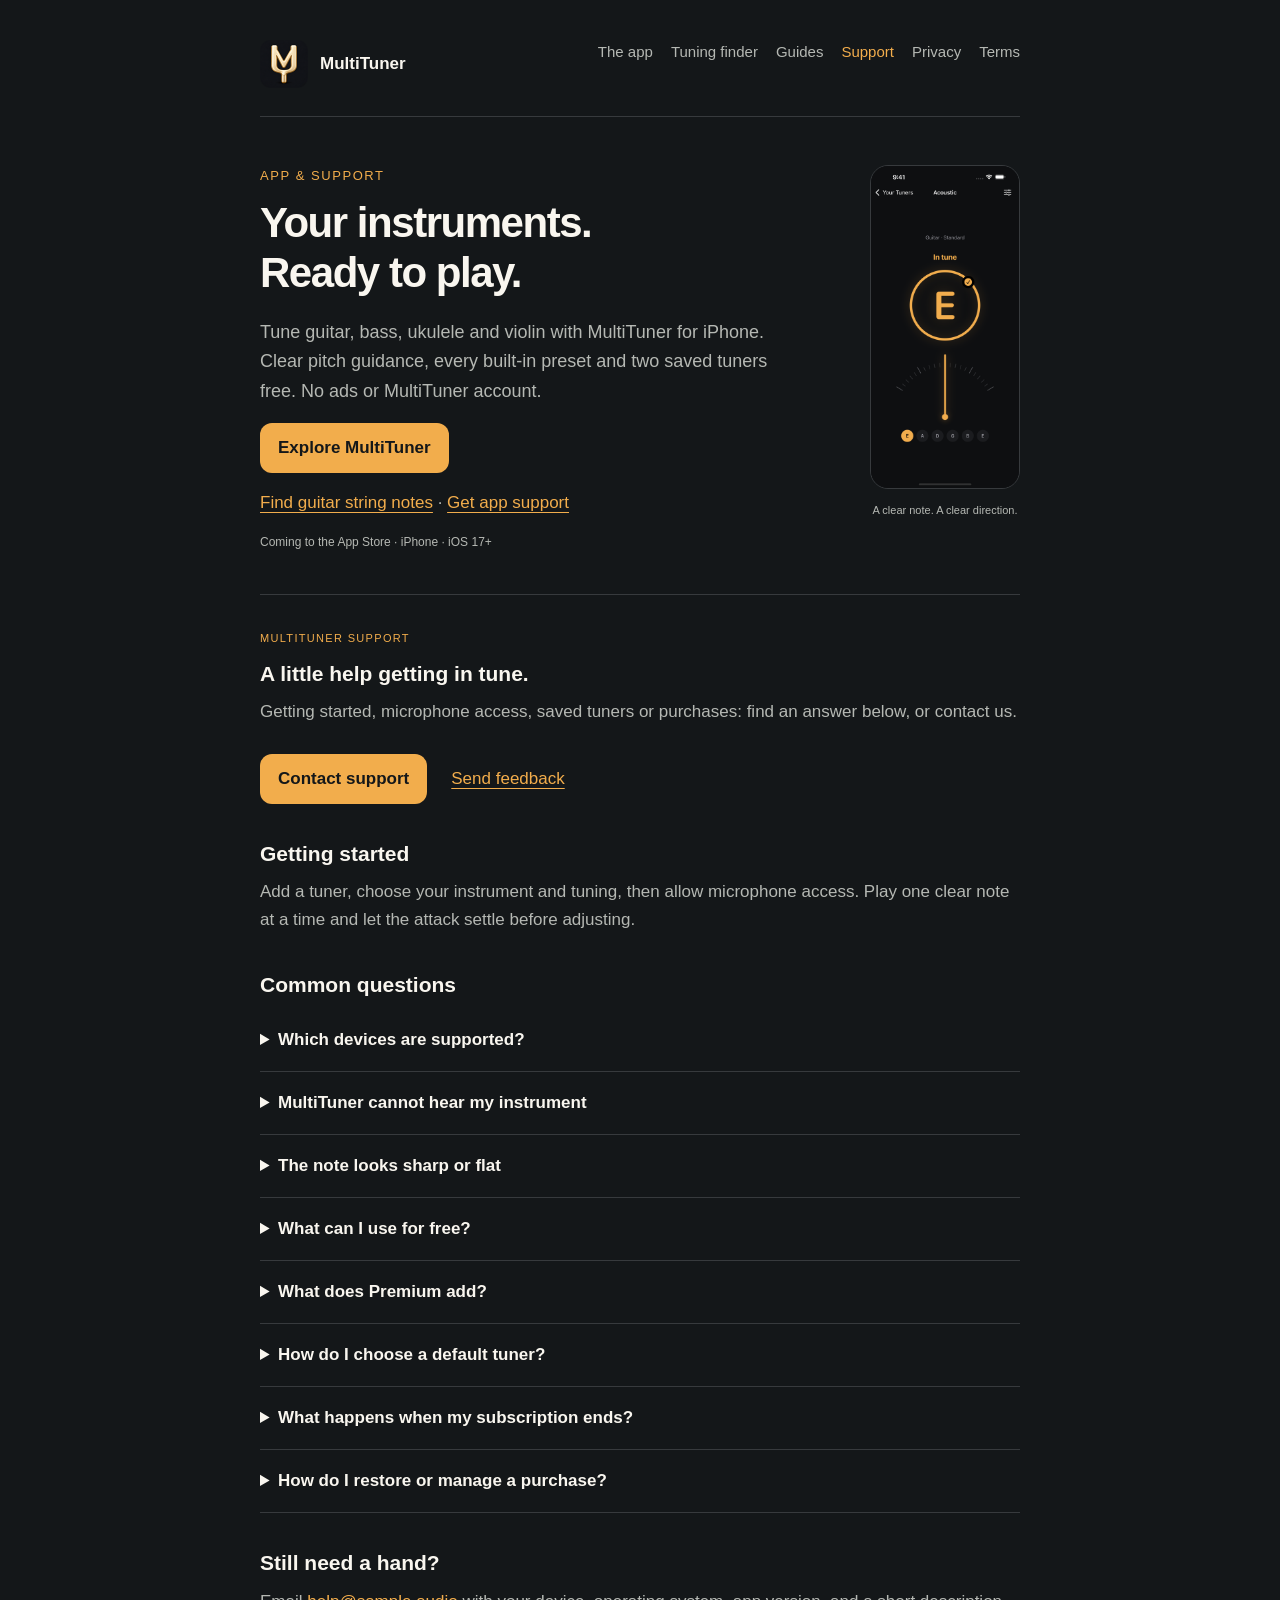
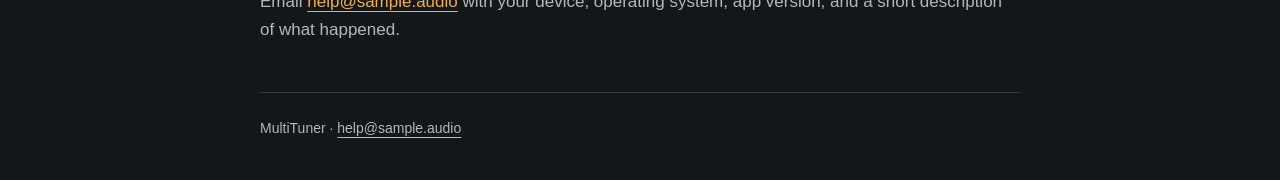
==== commit ad467a7a: "Fix homepage text flow and image spacing" ====
--- a/index.html
+++ b/index.html
@@ -15,8 +15,8 @@
 </head><body>
 <a class="skip" href="#main">Skip to content</a>
 <header class="wrap"><a class="brand" href="app.html"><img src="assets/app-icon-96.png" width="48" height="48" alt=""><span>MultiTuner</span></a><nav aria-label="Main navigation"><a href="app.html">The app</a><a href="guitar-tunings.html">Tuning finder</a><a href="guides.html">Guides</a><a href="index.html#support" aria-current="page">Support</a><a href="privacy.html">Privacy</a><a href="terms.html">Terms</a></nav></header>
-<main id="main" class="wrap"><p class="eyebrow">App &amp; support</p><h1>Your instruments. Ready to play.</h1>
-<div class="home-intro"><div><p class="intro">Tune guitar, bass, ukulele and violin with MultiTuner for iPhone. Clear pitch guidance, every built-in preset and two saved tuners free. No ads or MultiTuner account.</p><p><a class="button" href="app.html">Explore MultiTuner</a></p><p><a href="guitar-tunings.html">Find guitar string notes</a> · <a href="#support">Get app support</a></p><p class="small">Coming to the App Store · iPhone · iOS 17+</p></div><figure><picture><source type="image/webp" srcset="assets/classic-tuner-440.webp 440w, assets/classic-tuner-660.webp 660w" sizes="150px"><img src="assets/classic-tuner.png" width="1320" height="2868" alt="MultiTuner’s Classic Needle display showing a guitar’s E string in tune."></picture><figcaption>A clear note. A clear direction.</figcaption></figure></div>
+<main id="main" class="wrap">
+<div class="home-intro"><div class="home-copy"><p class="eyebrow">App &amp; support</p><h1>Your instruments. Ready to play.</h1><p class="intro">Tune guitar, bass, ukulele and violin with MultiTuner for iPhone. Clear pitch guidance, every built-in preset and two saved tuners free. No ads or MultiTuner account.</p><p><a class="button" href="app.html">Explore MultiTuner</a></p><p><a href="guitar-tunings.html">Find guitar string notes</a> · <a href="#support">Get app support</a></p><p class="small">Coming to the App Store · iPhone · iOS 17+</p></div><figure><picture><source type="image/webp" srcset="assets/classic-tuner-440.webp 440w, assets/classic-tuner-660.webp 660w" sizes="150px"><img src="assets/classic-tuner.png" width="1320" height="2868" alt="MultiTuner’s Classic Needle display showing a guitar’s E string in tune."></picture><figcaption>A clear note. A clear direction.</figcaption></figure></div>
 <section id="support"><p class="eyebrow">MultiTuner support</p><h2>A little help getting in tune.</h2><p>Getting started, microphone access, saved tuners or purchases: find an answer below, or contact us.</p>
 <div class="contact"><a class="button" href="mailto:help@sample.audio?subject=MultiTuner%20Support">Contact support</a><a href="mailto:help@sample.audio?subject=MultiTuner%20Feedback">Send feedback</a></div>
 </section>
--- a/styles.css
+++ b/styles.css
@@ -50,6 +50,6 @@
 @media(max-width:480px){.tc-map{border-radius:13px}.tc-map-heading{padding:22px 17px 0}.tc-map-heading h2{font-size:25px}.tc-map .table-scroll{margin:20px 10px 0}.tc-note-map th,.tc-note-map td{padding:12px 3px}.tc-note-map thead th{font-size:10px}.tc-note-map thead th:first-child{width:16%;font-size:10px}.tc-note{font-size:21px}.tc-string{display:none}.tc-string-number{font-size:14px;width:auto}.tc-shift{font-size:9px}.tc-map .tc-map-key{margin:16px 17px 20px}.tc-map-summary{grid-template-columns:1fr;gap:14px;padding:20px 17px}.tc-map-summary p{display:grid;grid-template-columns:88px 1fr;gap:9px}.tc-map-summary strong{font-size:12px;margin:0}.tc-routes>h2{font-size:25px}.tc-route-count span{margin-left:8px}.tc-route a{font-size:13px}.tc-route h3{font-size:20px}}
 @media print{.tc-map,.tc-map-summary{background:white;border-color:#ccc}.tc-note-map .tc-lowered{background:#eee}.tc-note,.tc-note-map .tc-lowered .tc-note,.tc-map-summary strong,.tc-route h3{color:#111}.tc-shift,.tc-route-count,.tc-route-count span,.tc-map-summary p{color:#333}.tc-map{break-inside:avoid}.tc-note-map th,.tc-note-map td{padding:8px}}
 
-.home-intro{display:grid;grid-template-columns:minmax(0,1fr) 150px;align-items:center;gap:36px;margin:28px 0 42px}.home-intro figure{margin:0}.home-intro img{display:block;width:100%;height:auto;border:1px solid var(--line);border-radius:18px}.home-intro figcaption{font-size:11px;text-align:center;margin-top:12px}.home-intro .intro{font-size:18px}.home-intro .small{font-size:12px}#support{scroll-margin-top:24px;border-top:1px solid var(--line);padding-top:34px}#support .eyebrow{font-size:11px}
-@media(max-width:540px){.home-intro{grid-template-columns:1fr;gap:25px}.home-intro figure{max-width:145px;justify-self:center}.home-intro .intro{font-size:17px}}
+.home-intro{display:grid;grid-template-columns:minmax(0,1fr) 150px;align-items:start;column-gap:64px;margin:0 0 42px}.home-copy h1{margin-bottom:20px}.home-copy>p:last-child{margin-bottom:0}.home-intro figure{margin:0}.home-intro img{display:block;width:100%;height:auto;border:1px solid var(--line);border-radius:18px}.home-intro figcaption{font-size:11px;text-align:center;margin-top:12px}.home-intro .intro{font-size:18px}.home-intro .small{font-size:12px}#support{scroll-margin-top:24px;border-top:1px solid var(--line);padding-top:34px}#support .eyebrow{font-size:11px}
+@media(max-width:640px){.home-intro{grid-template-columns:1fr;gap:28px}.home-intro figure{max-width:145px;justify-self:center}.home-intro .intro{font-size:17px}}
 @media print{.home-intro{display:block}.home-intro figure{display:none}}
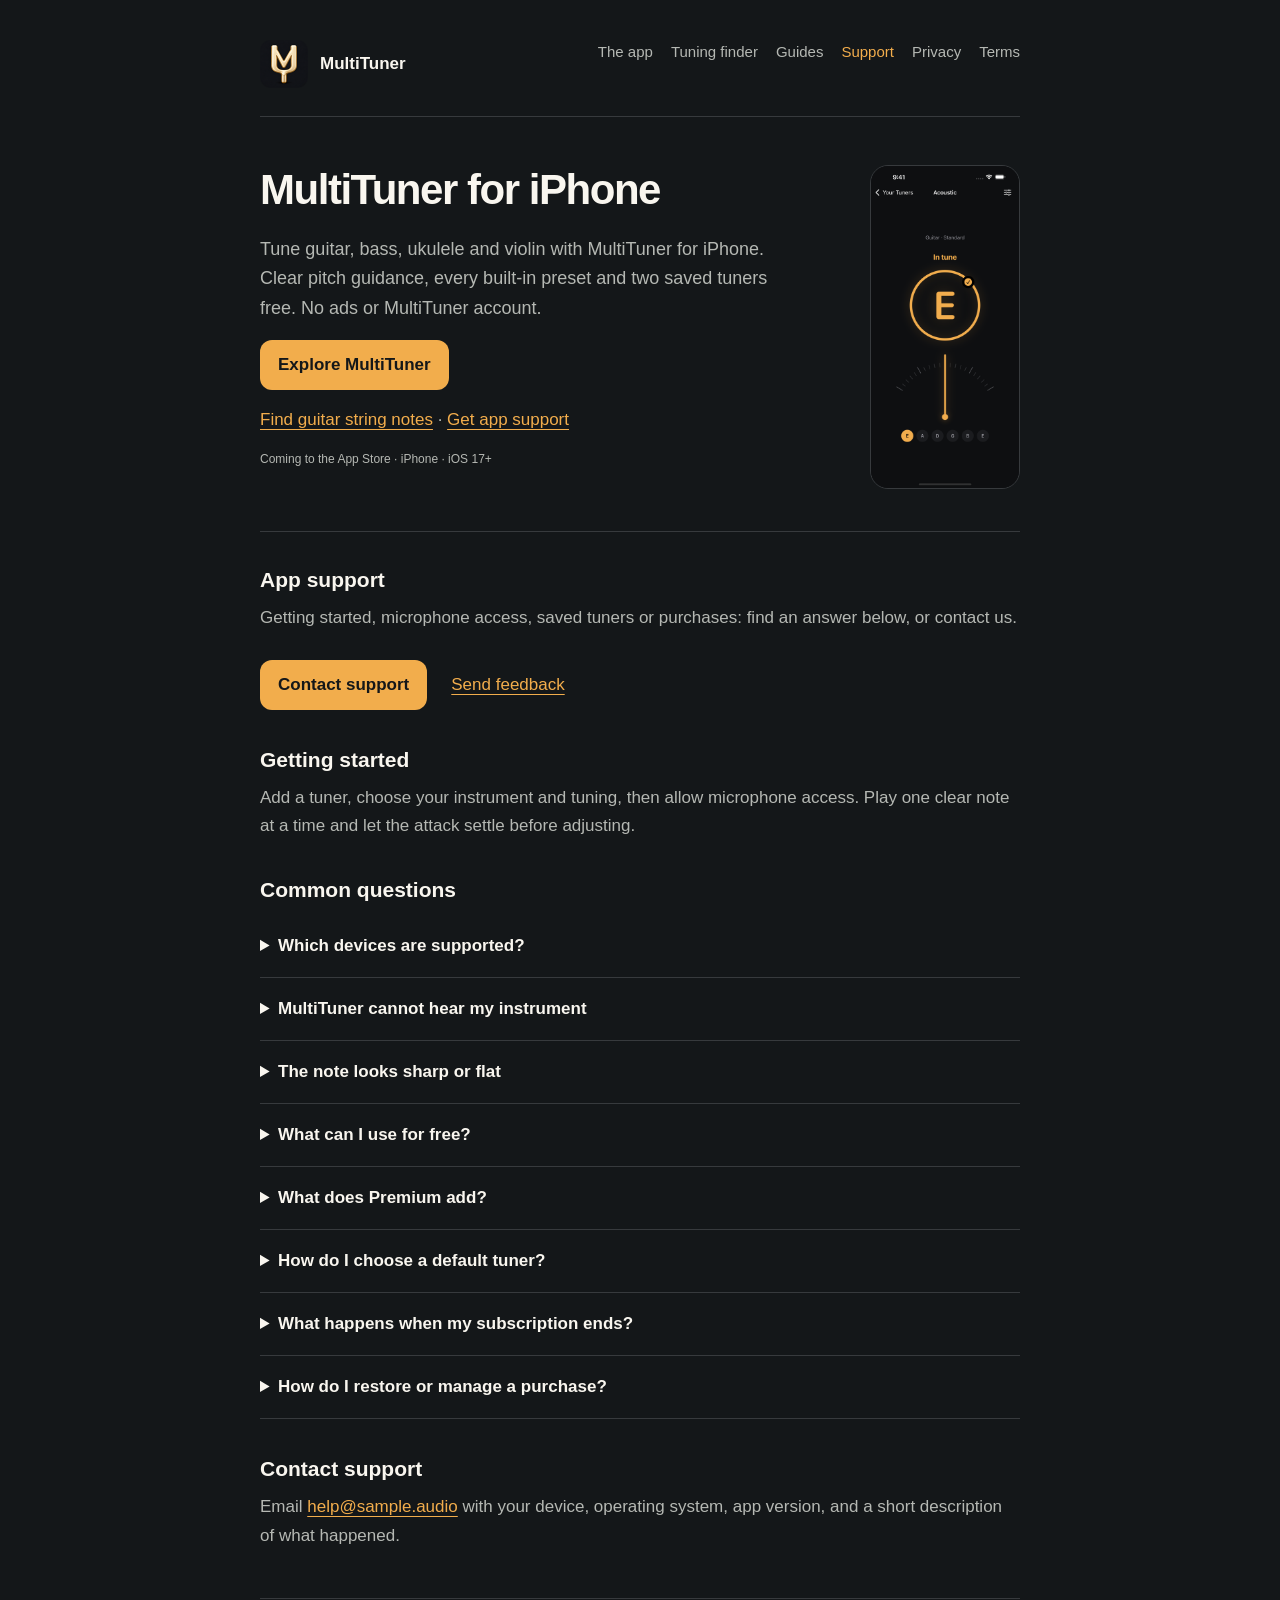
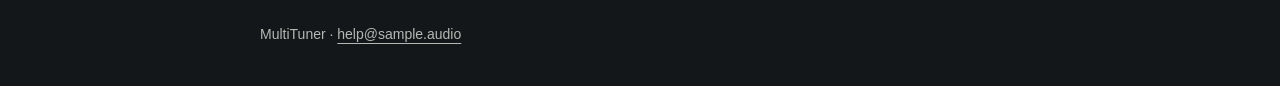
==== commit 4bfcf2bc: "Remove filler copy and describe app features directly" ====
--- a/index.html
+++ b/index.html
@@ -16,8 +16,8 @@
 <a class="skip" href="#main">Skip to content</a>
 <header class="wrap"><a class="brand" href="app.html"><img src="assets/app-icon-96.png" width="48" height="48" alt=""><span>MultiTuner</span></a><nav aria-label="Main navigation"><a href="app.html">The app</a><a href="guitar-tunings.html">Tuning finder</a><a href="guides.html">Guides</a><a href="index.html#support" aria-current="page">Support</a><a href="privacy.html">Privacy</a><a href="terms.html">Terms</a></nav></header>
 <main id="main" class="wrap">
-<div class="home-intro"><div class="home-copy"><p class="eyebrow">App &amp; support</p><h1>Your instruments. Ready to play.</h1><p class="intro">Tune guitar, bass, ukulele and violin with MultiTuner for iPhone. Clear pitch guidance, every built-in preset and two saved tuners free. No ads or MultiTuner account.</p><p><a class="button" href="app.html">Explore MultiTuner</a></p><p><a href="guitar-tunings.html">Find guitar string notes</a> · <a href="#support">Get app support</a></p><p class="small">Coming to the App Store · iPhone · iOS 17+</p></div><figure><picture><source type="image/webp" srcset="assets/classic-tuner-440.webp 440w, assets/classic-tuner-660.webp 660w" sizes="150px"><img src="assets/classic-tuner.png" width="1320" height="2868" alt="MultiTuner’s Classic Needle display showing a guitar’s E string in tune."></picture><figcaption>A clear note. A clear direction.</figcaption></figure></div>
-<section id="support"><p class="eyebrow">MultiTuner support</p><h2>A little help getting in tune.</h2><p>Getting started, microphone access, saved tuners or purchases: find an answer below, or contact us.</p>
+<div class="home-intro"><div class="home-copy"><h1>MultiTuner for iPhone</h1><p class="intro">Tune guitar, bass, ukulele and violin with MultiTuner for iPhone. Clear pitch guidance, every built-in preset and two saved tuners free. No ads or MultiTuner account.</p><p><a class="button" href="app.html">Explore MultiTuner</a></p><p><a href="guitar-tunings.html">Find guitar string notes</a> · <a href="#support">Get app support</a></p><p class="small">Coming to the App Store · iPhone · iOS 17+</p></div><figure><picture><source type="image/webp" srcset="assets/classic-tuner-440.webp 440w, assets/classic-tuner-660.webp 660w" sizes="150px"><img src="assets/classic-tuner.png" width="1320" height="2868" alt="MultiTuner’s Classic Needle display showing a guitar’s E string in tune."></picture></figure></div>
+<section id="support"><h2>App support</h2><p>Getting started, microphone access, saved tuners or purchases: find an answer below, or contact us.</p>
 <div class="contact"><a class="button" href="mailto:help@sample.audio?subject=MultiTuner%20Support">Contact support</a><a href="mailto:help@sample.audio?subject=MultiTuner%20Feedback">Send feedback</a></div>
 </section>
 <section><h2>Getting started</h2><p>Add a tuner, choose your instrument and tuning, then allow microphone access. Play one clear note at a time and let the attack settle before adjusting.</p></section>
@@ -31,7 +31,7 @@
 <details><summary>What happens when my subscription ends?</summary><p>Canceling renewal keeps Premium active through the paid period. When access expires, every saved tuner is preserved and the first two remain available. An available default stays your default; otherwise MultiTuner opens the first available tuner. Additional saved tuners become available again when Premium returns.</p></details>
 <details><summary>How do I restore or manage a purchase?</summary><p>Use Restore Purchases in the Premium screen with the Apple Account used for the purchase. Manage or cancel a subscription in your Apple Account settings. Deleting the app does not cancel a subscription.</p><p><a href="https://support.apple.com/en-us/118428">Apple’s subscription instructions</a></p></details>
 </section>
-<section><h2>Still need a hand?</h2><p>Email <a href="mailto:help@sample.audio?subject=MultiTuner%20Support">help@sample.audio</a> with your device, operating system, app version, and a short description of what happened.</p></section>
+<section><h2>Contact support</h2><p>Email <a href="mailto:help@sample.audio?subject=MultiTuner%20Support">help@sample.audio</a> with your device, operating system, app version, and a short description of what happened.</p></section>
 </main>
 <footer class="wrap"><p>MultiTuner · <a href="mailto:help@sample.audio?subject=MultiTuner%20Support">help@sample.audio</a></p></footer>
 </body></html>
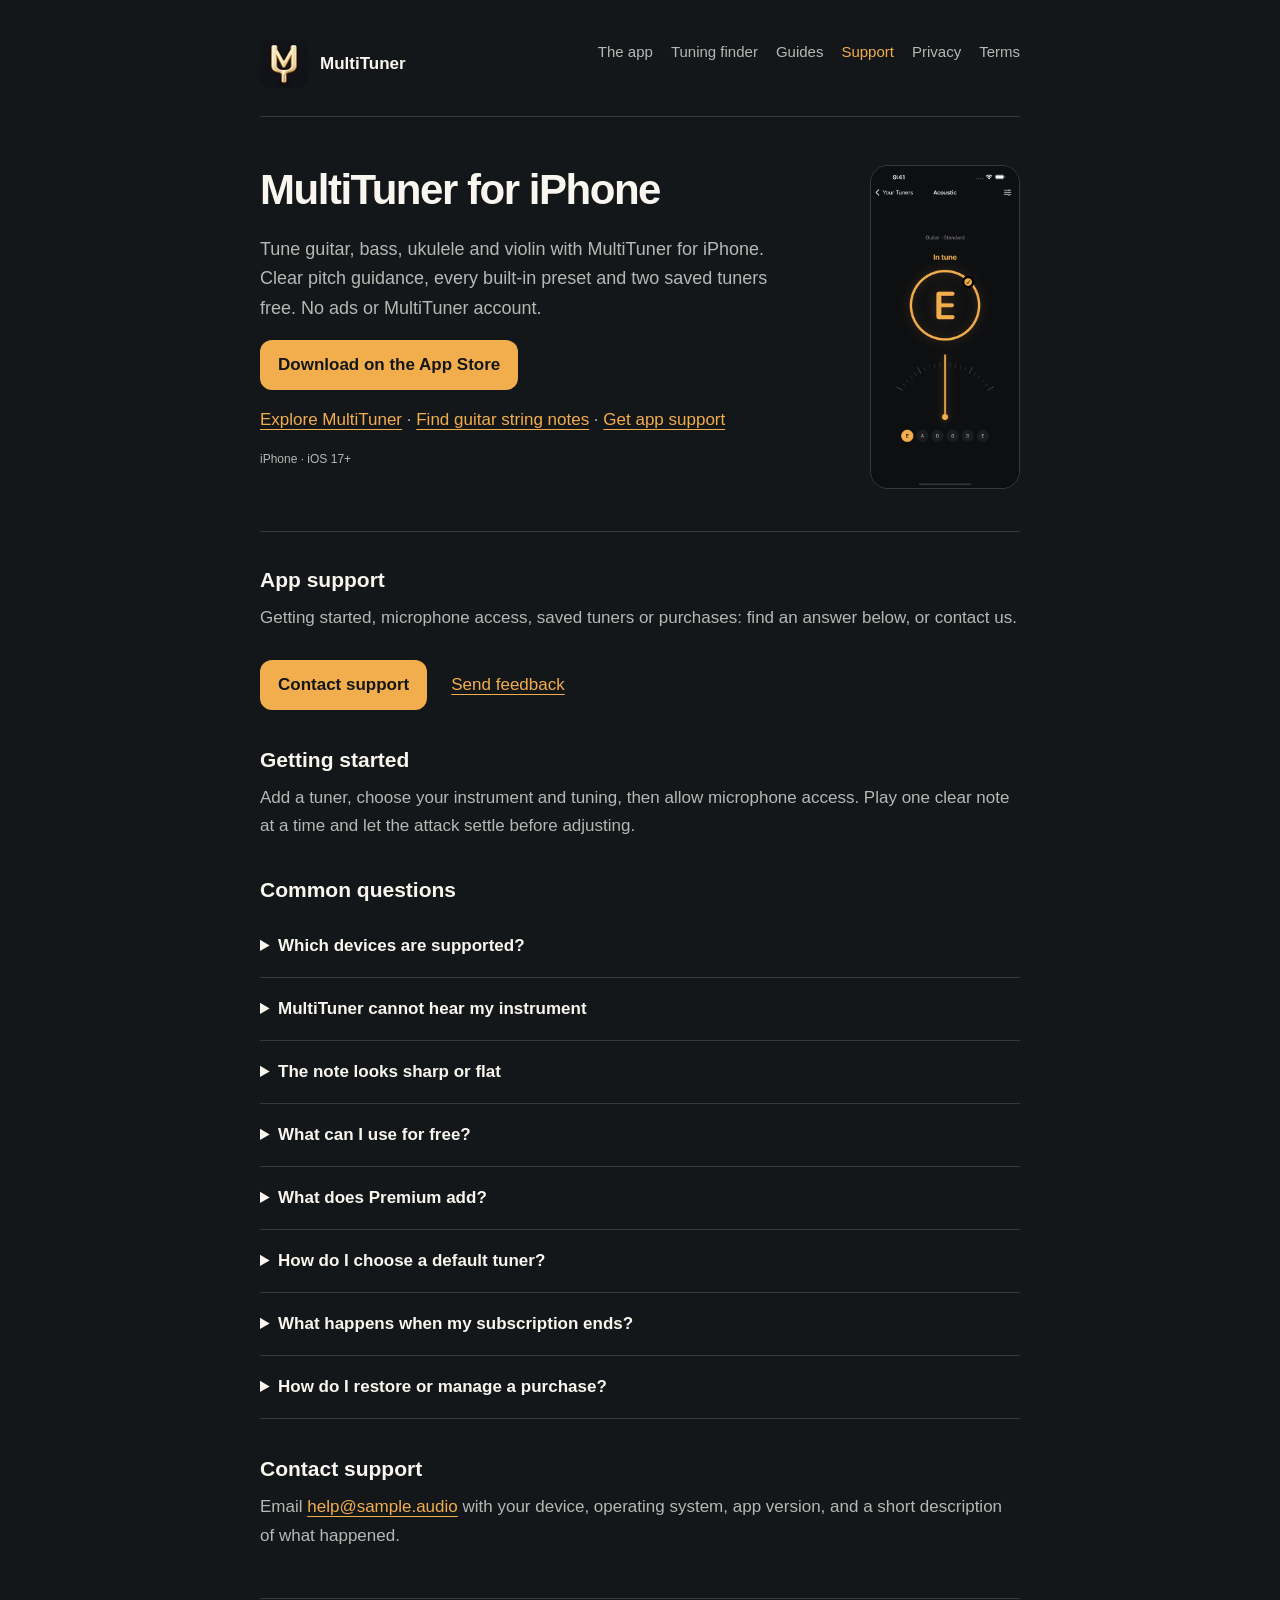
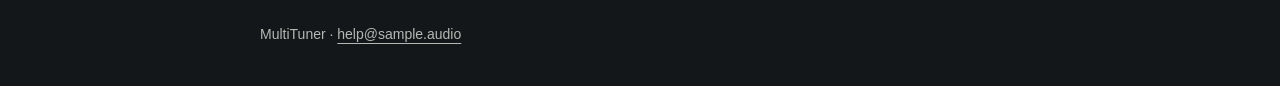
==== commit beaa7824: "Link to the live MultiTuner App Store listing" ====
--- a/index.html
+++ b/index.html
@@ -16,7 +16,7 @@
 <a class="skip" href="#main">Skip to content</a>
 <header class="wrap"><a class="brand" href="app.html"><img src="assets/app-icon-96.png" width="48" height="48" alt=""><span>MultiTuner</span></a><nav aria-label="Main navigation"><a href="app.html">The app</a><a href="guitar-tunings.html">Tuning finder</a><a href="guides.html">Guides</a><a href="index.html#support" aria-current="page">Support</a><a href="privacy.html">Privacy</a><a href="terms.html">Terms</a></nav></header>
 <main id="main" class="wrap">
-<div class="home-intro"><div class="home-copy"><h1>MultiTuner for iPhone</h1><p class="intro">Tune guitar, bass, ukulele and violin with MultiTuner for iPhone. Clear pitch guidance, every built-in preset and two saved tuners free. No ads or MultiTuner account.</p><p><a class="button" href="app.html">Explore MultiTuner</a></p><p><a href="guitar-tunings.html">Find guitar string notes</a> · <a href="#support">Get app support</a></p><p class="small">Coming to the App Store · iPhone · iOS 17+</p></div><figure><picture><source type="image/webp" srcset="assets/classic-tuner-440.webp 440w, assets/classic-tuner-660.webp 660w" sizes="150px"><img src="assets/classic-tuner.png" width="1320" height="2868" alt="MultiTuner’s Classic Needle display showing a guitar’s E string in tune."></picture></figure></div>
+<div class="home-intro"><div class="home-copy"><h1>MultiTuner for iPhone</h1><p class="intro">Tune guitar, bass, ukulele and violin with MultiTuner for iPhone. Clear pitch guidance, every built-in preset and two saved tuners free. No ads or MultiTuner account.</p><p><a class="button" href="https://apps.apple.com/app/id6827198166">Download on the App Store</a></p><p><a href="app.html">Explore MultiTuner</a> · <a href="guitar-tunings.html">Find guitar string notes</a> · <a href="#support">Get app support</a></p><p class="small">iPhone · iOS 17+</p></div><figure><picture><source type="image/webp" srcset="assets/classic-tuner-440.webp 440w, assets/classic-tuner-660.webp 660w" sizes="150px"><img src="assets/classic-tuner.png" width="1320" height="2868" alt="MultiTuner’s Classic Needle display showing a guitar’s E string in tune."></picture></figure></div>
 <section id="support"><h2>App support</h2><p>Getting started, microphone access, saved tuners or purchases: find an answer below, or contact us.</p>
 <div class="contact"><a class="button" href="mailto:help@sample.audio?subject=MultiTuner%20Support">Contact support</a><a href="mailto:help@sample.audio?subject=MultiTuner%20Feedback">Send feedback</a></div>
 </section>
--- a/styles.css
+++ b/styles.css
@@ -13,7 +13,7 @@
 @media print{body{background:white;color:#111}.wrap{width:100%;max-width:none}p,li,td,caption,.small{color:#333}h1,h2,strong,tbody th{color:#111}header,footer,.guide-cta{display:none}a{color:#111}.table-scroll{overflow:visible}section,table{break-inside:avoid}.app-preview{display:none}.product-hero{display:block}}
 
 .product-page .wrap{width:min(100% - 64px,1120px)}.product-page header{align-items:center;padding-block:28px;border-color:#303335}.product-page main{padding-top:32px}.product-page h2{font-size:clamp(30px,4vw,46px);line-height:1.1;letter-spacing:-.035em;font-weight:650}.product-page h3{font-size:23px;line-height:1.2;letter-spacing:-.02em}.product-page .eyebrow{font-size:12px;letter-spacing:.15em}.product-page .button{padding:13px 22px;border-radius:10px;font-size:15px}.product-page .button:hover{background:#ffc578;text-decoration:none}.product-page p{max-width:590px}
-.marketing-hero{display:grid;grid-template-columns:.97fr 1.03fr;align-items:center;gap:30px;min-height:650px}.hero-copy{padding-block:30px}.marketing-hero h1{font-size:clamp(46px,5.3vw,72px);line-height:1.025;letter-spacing:-.055em;margin:20px 0 26px;font-weight:700;text-wrap:initial}.marketing-hero h1 span,.product-close h2 span{color:var(--gold)}.marketing-hero .hero-lead{font-size:23px;color:var(--text);margin-bottom:13px;letter-spacing:-.025em}.marketing-hero .hero-copy>p:not(.eyebrow):not(.hero-lead):not(.free-line):not(.availability){font-size:18px;line-height:1.7;max-width:425px}.hero-actions{display:flex;align-items:center;gap:24px;margin-block:29px 20px;font-size:14px}.hero-actions>a:not(.button){color:var(--text)}.hero-actions .button span{padding-left:12px}.product-page .free-line{font-size:14px;font-weight:500;margin-bottom:8px}.product-page .availability{font-size:12px;margin-top:0;color:#a6aaa5}
+.marketing-hero{display:grid;grid-template-columns:.97fr 1.03fr;align-items:center;gap:30px;min-height:650px}.hero-copy{padding-block:30px}.marketing-hero h1{font-size:clamp(46px,5.3vw,72px);line-height:1.025;letter-spacing:-.055em;margin:20px 0 26px;font-weight:700;text-wrap:initial}.marketing-hero h1 span,.product-close h2 span{color:var(--gold)}.marketing-hero .hero-lead{font-size:23px;color:var(--text);margin-bottom:13px;letter-spacing:-.025em}.marketing-hero .hero-copy>p:not(.eyebrow):not(.hero-lead):not(.free-line):not(.availability){font-size:18px;line-height:1.7;max-width:425px}.hero-actions{display:flex;align-items:center;gap:24px;margin-block:29px 20px;font-size:14px}.hero-actions>a:not(.button){color:var(--text)}.hero-actions .button{flex-shrink:0;white-space:nowrap}.product-page .free-line{font-size:14px;font-weight:500;margin-bottom:8px}.product-page .availability{font-size:12px;margin-top:0;color:#a6aaa5}
 .screenshot-stage{position:relative;isolation:isolate;min-width:0;height:auto;aspect-ratio:4/5;width:100%;margin:0}.screenshot-stage:before{content:"";position:absolute;z-index:-1;inset:50px -25px 50px;background:radial-gradient(ellipse,#f2ad4c19 0%,#f2ad4c08 42%,transparent 70%);border-radius:50%}.phone-shot{position:absolute;display:block;width:47%;height:auto;border:1px solid #444744;border-radius:28px;box-shadow:0 24px 40px #0005;background:#0d0f10}.library-shot{left:6%;top:6%;transform:rotate(-5deg);z-index:1}.classic-shot{right:5%;top:2%;transform:rotate(5deg);z-index:2}.screenshot-stage figcaption{position:absolute;bottom:0;left:5%;right:5%;text-align:center;font-size:11px;line-height:1.6;color:#a6aaa5}.instrument-line{display:flex;flex-wrap:wrap;justify-content:space-between;gap:16px;border-block:1px solid var(--line);padding:24px 0;margin:22px 0 0!important;max-width:none!important;font-size:14px;color:#d4d6d0;letter-spacing:.04em}
 .saved-story{display:grid;grid-template-columns:1fr 1fr;gap:80px;margin-top:0;padding-block:90px}.section-lead{font-size:20px;line-height:1.5;color:var(--text);letter-spacing:-.02em}.setup-steps{padding:0;list-style:none;counter-reset:setup;margin:28px 0 0}.setup-steps li{counter-increment:setup;position:relative;padding:0 0 22px 40px;margin:0}.setup-steps li:before{content:"0" counter(setup);position:absolute;left:0;top:1px;font-size:12px;color:var(--gold)}.setup-steps strong{display:block;font-size:15px;font-weight:550;margin-bottom:4px}.setup-steps span{display:block;font-size:14px}
 .pitch-story{display:grid;grid-template-columns:1fr 1fr;align-items:center;gap:80px;margin:0;padding:64px 60px;background:#1b1e20;border:1px solid #343736;border-radius:28px;overflow:hidden}.pitch-screen{margin:0;justify-self:center;max-width:250px;transform:rotate(-3deg)}.pitch-screen img{width:100%;height:auto;display:block;border:1px solid #414441;border-radius:25px;box-shadow:0 18px 40px #0004}.pitch-screen figcaption{text-align:center;padding-top:14px;font-size:11px}.pitch-story h2{font-size:clamp(30px,3.4vw,43px)}.pitch-story p{font-size:15px}.pitch-story .section-lead{font-size:19px}.pitch-values{display:flex;gap:27px;margin:27px 0 23px;font-size:32px;letter-spacing:-.04em;color:var(--gold);font-variant-numeric:tabular-nums}.pitch-values small{font-size:12px;letter-spacing:0;margin-left:4px;color:var(--secondary)}.display-note{border-top:1px solid #3c3f3b;margin-top:29px;padding-top:24px}.display-note h3{font-size:20px}.display-note p{font-size:14px;margin-bottom:0}
